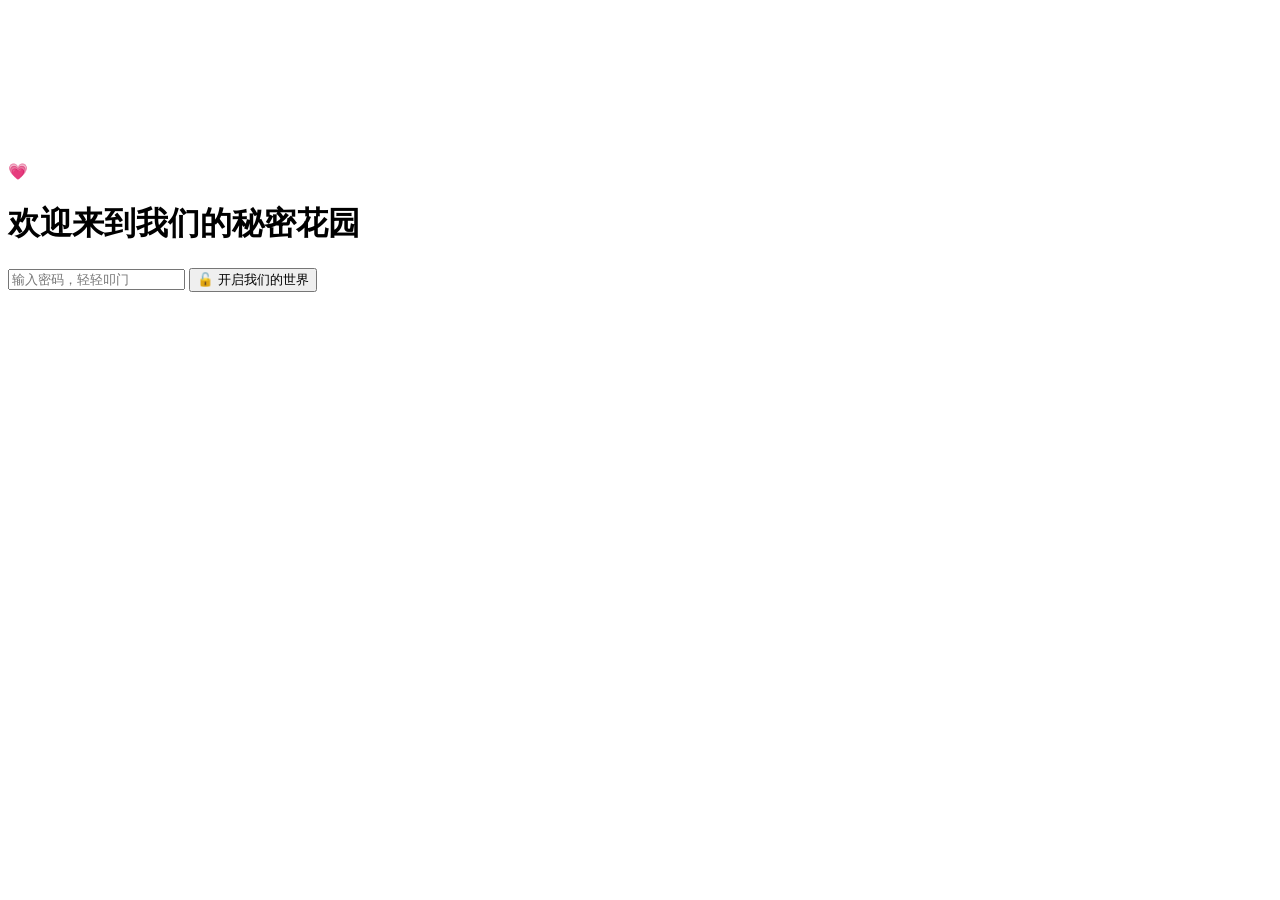
==== index.html @ 44a488ba "init: 情侣网站完整源码(7页面+构建脚本+部署配置)" ====
<!DOCTYPE html>
<html lang="zh-CN">
<head>
  <meta charset="UTF-8">
  <meta name="viewport" content="width=device-width, initial-scale=1.0">
  <title>我们的网站 · 解锁</title>
  <meta name="description" content="一份用心准备的小惊喜">
  <link rel="icon" href="data:image/svg+xml,%3Csvg xmlns='http://www.w3.org/2000/svg' viewBox='0 0 24 24'%3E%3Cpath fill='%23f06292' d='M12 21s-6.7-4.35-9.33-8.11C.9 10.2 1.6 6.5 4.5 5.3c2.5-1.04 5.05.03 6.5 2.17 1.45-2.14 4-3.21 6.5-2.17 2.9 1.2 3.6 4.9 1.83 7.59C18.7 16.65 12 21 12 21z'/%3E%3C/svg%3E">
  <meta property="og:title" content="我们的网站 · 解锁">
  <meta property="og:description" content="一份用心准备的小惊喜">
  <meta property="og:type" content="website">
  <meta name="theme-color" content="#f06292">
  <link rel="stylesheet" href="assets/css/style.css">
  <script src="assets/js/config.js"></script>
</head>
<body class="unlock-body">
  <canvas id="petalCanvas"></canvas>

  <div class="unlock-card glass" id="unlockCard">
    <span class="big-heart">💗</span>
    <h1 id="unlockTitle">欢迎来到我们的秘密花园</h1>
    <p class="sub" id="unlockSub"></p>
    <input type="password" id="pwInput" placeholder="输入密码，轻轻叩门" autocomplete="off" maxlength="20">
    <button class="btn" id="unlockBtn">🔓 开启我们的世界</button>
    <div class="hint" id="pwHint"></div>
  </div>

  <script>
    (function () {
      var pw = CONFIG.password || "";
      var input = document.getElementById("pwInput");
      var btn = document.getElementById("unlockBtn");
      var card = document.getElementById("unlockCard");
      var sub = document.getElementById("unlockSub");
      var hint = document.getElementById("pwHint");

      sub.textContent = "这里是 " + CONFIG.names.boy + " ♥ " + CONFIG.names.girl + " 的小世界";

      function goIn() {
        sessionStorage.setItem("love-unlocked", "1");
        location.href = "home.html";
      }

      function fail() {
        card.classList.remove("shake");
        void card.offsetWidth; // 重启动画
        card.classList.add("shake");
        input.value = "";
        input.focus();
        window.toast && window.toast("密码不对哦，再想想？");
      }

      // 未设置密码: 直接进入
      if (!pw) {
        input.style.display = "none";
        btn.textContent = "💗 进入我们的世界";
        hint.textContent = "（当前未设密码，点按钮直接进入）";
      } else {
        hint.textContent = "悄悄话：这个密码，只有你们俩知道 😉";
      }

      function submit() {
        if (!pw) { goIn(); return; }
        if (input.value === pw) goIn();
        else fail();
      }

      // 已解锁过则直接进
      if (sessionStorage.getItem("love-unlocked") === "1") {
        location.replace("home.html");
        return;
      }

      btn.addEventListener("click", submit);
      input.addEventListener("keydown", function (e) {
        if (e.key === "Enter") submit();
      });
    })();
  </script>

  <script src="assets/js/main.js"></script>
</body>
</html>
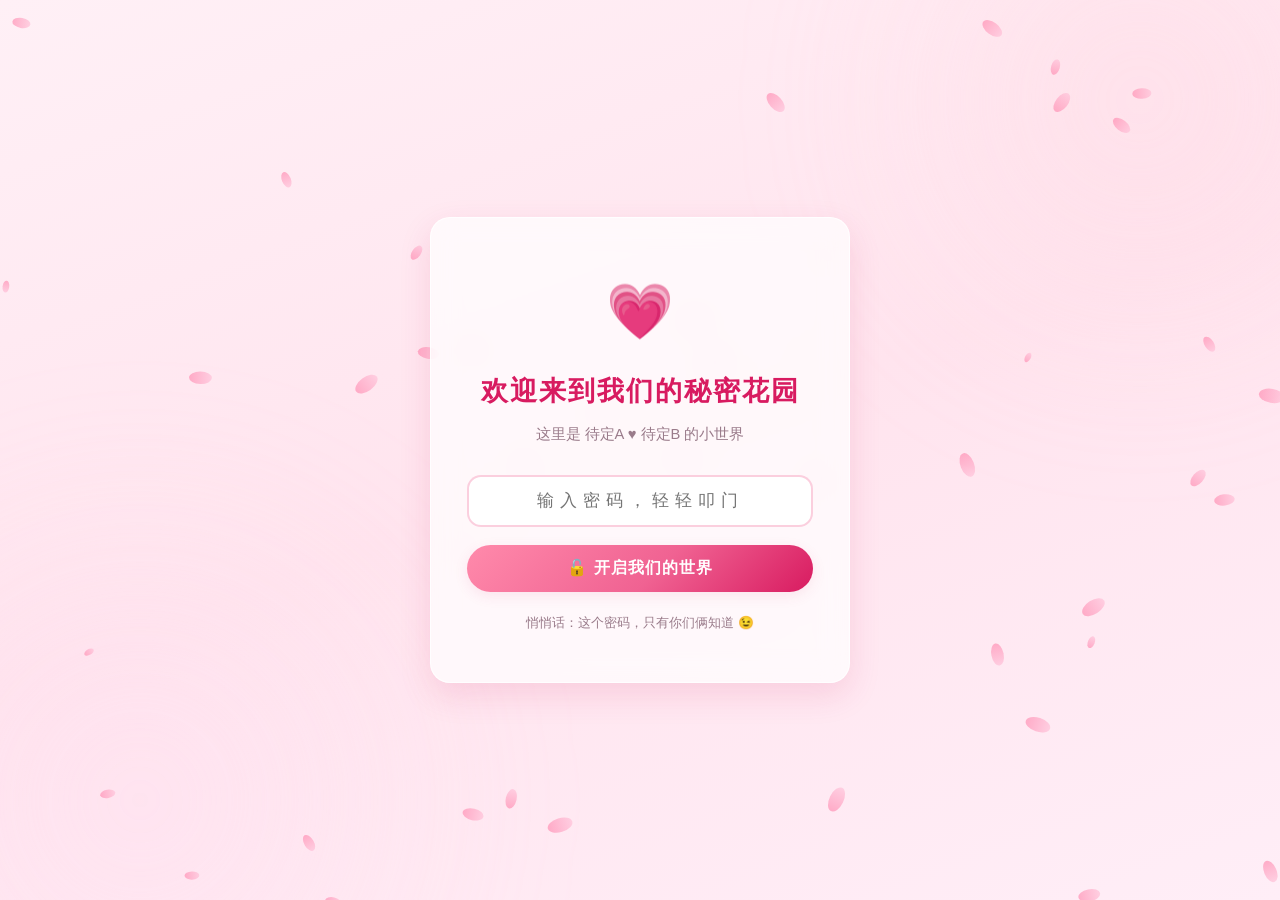
==== commit 712dd445: "feat: 管理员后台 + 服务器端数据存储（留言/情书/照片跨设备共享） - 新增 PHP 后端: lib/store.php(JSON 原子读写/会话/CSRF/限流) + lib/content" ====
--- a/index.html
+++ b/index.html
@@ -11,6 +11,7 @@
   <meta property="og:type" content="website">
   <meta name="theme-color" content="#f06292">
   <link rel="stylesheet" href="assets/css/style.css">
+  <script src="api/config.php"></script>
   <script src="assets/js/config.js"></script>
 </head>
 <body class="unlock-body">
--- a/assets/css/style.css
+++ b/assets/css/style.css
@@ -0,0 +1,1358 @@
+/* ============================================================
+   情侣网站 · 全局样式
+   主题: 粉樱浪漫 · 玻璃拟态 · 零依赖
+   ============================================================ */
+
+:root {
+  --rose:        #f06292;   /* 主色: 玫瑰粉 */
+  --rose-deep:   #d81b60;   /* 深玫红 */
+  --rose-soft:   #f8bbd0;   /* 浅粉 */
+  --peach:       #ffab91;   /* 蜜桃橙 */
+  --lavender:    #b39ddb;   /* 淡紫 */
+  --gold:        #f9a825;   /* 暖金 */
+  --bg:          #fff6f9;   /* 页面底色 */
+  --card:        rgba(255, 255, 255, 0.72);
+  --glass-border:rgba(255, 255, 255, 0.85);
+  --ink:         #5c4150;   /* 主文字 */
+  --ink-soft:    #9a7b8a;   /* 次要文字 */
+  --shadow:      0 12px 32px rgba(214, 51, 108, 0.14);
+  --shadow-sm:   0 4px 14px rgba(214, 51, 108, 0.10);
+  --radius:      20px;
+  --grad:        linear-gradient(135deg, #ff9a9e 0%, #fecfef 55%, #fbd2e0 100%);
+  --grad-btn:    linear-gradient(135deg, #ff8aab 0%, #f06292 55%, #d81b60 100%);
+  --font:        "PingFang SC", "Hiragino Sans GB", "Microsoft YaHei",
+                 "Noto Sans SC", "Source Han Sans SC", sans-serif;
+}
+
+/* ---------- 基础 ---------- */
+* { margin: 0; padding: 0; box-sizing: border-box; }
+
+html { scroll-behavior: smooth; }
+
+body {
+  font-family: var(--font);
+  color: var(--ink);
+  background: var(--bg);
+  min-height: 100vh;
+  overflow-x: hidden;
+  line-height: 1.7;
+  -webkit-font-smoothing: antialiased;
+  animation: pageIn 0.6s ease;
+}
+@keyframes pageIn {
+  from { opacity: 0; }
+  to   { opacity: 1; }
+}
+
+/* 背景装饰: 柔光渐变圆 */
+body::before, body::after {
+  content: "";
+  position: fixed;
+  z-index: -2;
+  border-radius: 50%;
+  filter: blur(90px);
+  opacity: 0.55;
+  pointer-events: none;
+}
+body::before {
+  width: 560px; height: 560px;
+  top: -180px; right: -140px;
+  background: radial-gradient(circle, #ffd9e3 0%, transparent 70%);
+}
+body::after {
+  width: 640px; height: 640px;
+  bottom: -220px; left: -180px;
+  background: radial-gradient(circle, #ffe0f0 0%, transparent 70%);
+}
+
+/* 背景飘心画布 */
+#heartsCanvas {
+  position: fixed;
+  inset: 0;
+  z-index: -1;
+  pointer-events: none;
+}
+
+/* 光标跟随爱心画布(在内容之上、弹窗之下) */
+#cursorCanvas {
+  position: fixed;
+  inset: 0;
+  z-index: 1;
+  pointer-events: none;
+}
+
+::selection { background: var(--rose-soft); color: var(--rose-deep); }
+
+/* 滚动条 */
+::-webkit-scrollbar { width: 10px; }
+::-webkit-scrollbar-track { background: transparent; }
+::-webkit-scrollbar-thumb {
+  background: linear-gradient(var(--rose-soft), var(--rose));
+  border-radius: 6px;
+}
+
+img { max-width: 100%; display: block; }
+a { color: inherit; text-decoration: none; }
+button { font-family: inherit; cursor: pointer; border: none; background: none; }
+
+/* ---------- 工具类 ---------- */
+.container {
+  width: min(1120px, 92vw);
+  margin: 0 auto;
+}
+
+.glass {
+  background: var(--card);
+  border: 1px solid var(--glass-border);
+  backdrop-filter: blur(14px);
+  -webkit-backdrop-filter: blur(14px);
+  border-radius: var(--radius);
+  box-shadow: var(--shadow);
+}
+
+.btn {
+  display: inline-flex;
+  align-items: center;
+  gap: 8px;
+  padding: 13px 30px;
+  border-radius: 999px;
+  background: var(--grad-btn);
+  color: #fff;
+  font-size: 1rem;
+  font-weight: 600;
+  letter-spacing: 1px;
+  box-shadow: var(--shadow-sm);
+  transition: transform 0.25s ease, box-shadow 0.25s ease;
+}
+.btn:hover { transform: translateY(-3px) scale(1.03); box-shadow: var(--shadow); }
+.btn:active { transform: translateY(-1px) scale(0.98); }
+
+.btn-ghost {
+  background: transparent;
+  color: var(--rose-deep);
+  border: 2px solid var(--rose);
+}
+.btn-ghost:hover { background: rgba(240, 98, 146, 0.08); }
+
+.section {
+  padding: 76px 0 60px;
+}
+.section-title {
+  text-align: center;
+  margin-bottom: 44px;
+}
+.section-title h2 {
+  font-size: clamp(1.7rem, 4vw, 2.4rem);
+  color: var(--rose-deep);
+  letter-spacing: 2px;
+  position: relative;
+  display: inline-block;
+}
+.section-title h2::after {
+  content: "";
+  display: block;
+  width: 64px; height: 4px;
+  margin: 12px auto 0;
+  border-radius: 4px;
+  background: var(--grad-btn);
+}
+.section-title p {
+  margin-top: 10px;
+  color: var(--ink-soft);
+  font-size: 0.95rem;
+}
+
+/* 滚动浮现动画 */
+.reveal {
+  opacity: 0;
+  transform: translateY(28px);
+  transition: opacity 0.7s ease, transform 0.7s ease;
+}
+.reveal.visible { opacity: 1; transform: none; }
+
+/* ---------- 导航栏 ---------- */
+#nav {
+  position: fixed;
+  top: 0; left: 0; right: 0;
+  z-index: 100;
+  backdrop-filter: blur(16px);
+  -webkit-backdrop-filter: blur(16px);
+  background: rgba(255, 246, 249, 0.72);
+  border-bottom: 1px solid rgba(255, 255, 255, 0.7);
+  transition: box-shadow 0.3s ease;
+}
+#nav.scrolled { box-shadow: 0 6px 24px rgba(214, 51, 108, 0.12); }
+
+.nav-inner {
+  width: min(1120px, 94vw);
+  margin: 0 auto;
+  height: 62px;
+  display: flex;
+  align-items: center;
+  justify-content: space-between;
+}
+
+.brand {
+  display: flex;
+  align-items: center;
+  gap: 8px;
+  font-weight: 700;
+  font-size: 1.12rem;
+  color: var(--rose-deep);
+}
+.brand .heart {
+  display: inline-block;
+  color: var(--rose);
+  animation: heartbeat 1.4s ease-in-out infinite;
+  font-size: 1.2rem;
+}
+@keyframes heartbeat {
+  0%, 100% { transform: scale(1); }
+  12%      { transform: scale(1.22); }
+  24%      { transform: scale(1); }
+  36%      { transform: scale(1.18); }
+  48%      { transform: scale(1); }
+}
+
+.nav-links {
+  display: flex;
+  align-items: center;
+  gap: 4px;
+  list-style: none;
+}
+.nav-links a {
+  display: block;
+  padding: 8px 14px;
+  border-radius: 999px;
+  font-size: 0.94rem;
+  color: var(--ink);
+  transition: all 0.25s ease;
+}
+.nav-links a:hover { color: var(--rose-deep); background: rgba(240, 98, 146, 0.10); }
+.nav-links a.active {
+  color: #fff;
+  background: var(--grad-btn);
+  box-shadow: var(--shadow-sm);
+}
+
+/* 汉堡菜单(移动端) */
+#navToggle {
+  display: none;
+  width: 42px; height: 42px;
+  border-radius: 12px;
+  font-size: 1.4rem;
+  color: var(--rose-deep);
+  background: rgba(255, 255, 255, 0.8);
+  box-shadow: var(--shadow-sm);
+}
+
+/* ---------- 顶部主区(首页 Hero) ---------- */
+.hero {
+  min-height: 100vh;
+  display: flex;
+  align-items: center;
+  justify-content: center;
+  text-align: center;
+  padding: 110px 0 70px;
+  position: relative;
+}
+.hero-inner { max-width: 760px; }
+
+.hero .names {
+  font-size: clamp(2.4rem, 7vw, 4.2rem);
+  font-weight: 800;
+  letter-spacing: 4px;
+  background: var(--grad-btn);
+  -webkit-background-clip: text;
+  background-clip: text;
+  color: transparent;
+  line-height: 1.25;
+  text-shadow: 0 0 0 rgba(0,0,0,0);
+  filter: drop-shadow(0 4px 14px rgba(216, 27, 96, 0.25));
+}
+.hero-greeting {
+  display: inline-block;
+  margin-bottom: 18px;
+  font-size: 0.95rem;
+  color: var(--rose-deep);
+  background: rgba(255, 255, 255, 0.65);
+  padding: 6px 20px;
+  border-radius: 999px;
+  box-shadow: var(--shadow-sm);
+  letter-spacing: 1px;
+}
+.hero .names .amp {
+  margin: 0 0.3em;
+  background: none;
+  color: var(--rose);
+  -webkit-text-fill-color: var(--rose);
+  animation: heartbeat 1.4s ease-in-out infinite;
+  display: inline-block;
+}
+
+.hero .slogan {
+  margin: 26px auto 14px;
+  font-size: clamp(1.05rem, 2.6vw, 1.35rem);
+  color: var(--ink-soft);
+  max-width: 620px;
+  min-height: 2.4em;
+}
+
+/* 情话轮播 */
+.rotator {
+  margin: 18px auto 34px;
+  min-height: 3.2em;
+  display: flex;
+  align-items: center;
+  justify-content: center;
+}
+.rotator .msg {
+  font-size: clamp(1.1rem, 3vw, 1.5rem);
+  color: var(--rose-deep);
+  font-weight: 600;
+  padding: 14px 26px;
+  border-radius: 999px;
+  background: rgba(255, 255, 255, 0.75);
+  box-shadow: var(--shadow-sm);
+  opacity: 0;
+  transform: translateY(14px);
+  transition: opacity 0.6s ease, transform 0.6s ease;
+}
+.rotator .msg.show { opacity: 1; transform: none; }
+
+.hero-btns { display: flex; gap: 16px; justify-content: center; flex-wrap: wrap; }
+
+/* 今日特殊日庆祝横幅 */
+.today-banner {
+  display: flex;
+  align-items: center;
+  justify-content: center;
+  gap: 6px;
+  flex-wrap: wrap;
+  margin: 34px auto 0;
+  max-width: 580px;
+  padding: 15px 28px;
+  border-radius: 999px;
+  background: linear-gradient(135deg, #ffe3ec, #ffd0de);
+  border: 2px solid rgba(216, 27, 96, 0.25);
+  color: var(--rose-deep);
+  font-size: 1.06rem;
+  font-weight: 600;
+  box-shadow: var(--shadow);
+  animation: bannerPulse 2s ease-in-out infinite;
+}
+@keyframes bannerPulse {
+  0%, 100% { box-shadow: 0 0 0 0 rgba(240, 98, 146, 0.35); }
+  50%      { box-shadow: 0 0 0 14px rgba(240, 98, 146, 0); }
+}
+
+/* 大数字计时器 */
+.stat-band {
+  padding: 16px 0;
+}
+.stat-grid {
+  display: grid;
+  grid-template-columns: repeat(4, 1fr);
+  gap: 18px;
+}
+.stat-card {
+  text-align: center;
+  padding: 26px 12px;
+  border-radius: var(--radius);
+}
+.stat-card .num {
+  font-size: clamp(2rem, 5vw, 3.2rem);
+  font-weight: 800;
+  color: var(--rose-deep);
+  font-variant-numeric: tabular-nums;
+  line-height: 1.1;
+}
+.stat-card .label {
+  margin-top: 6px;
+  color: var(--ink-soft);
+  font-size: 0.9rem;
+  letter-spacing: 3px;
+}
+.stat-band .hint {
+  text-align: center;
+  margin-top: 16px;
+  color: var(--ink-soft);
+  font-size: 0.92rem;
+}
+
+/* 首页卡片区 */
+.card-grid {
+  display: grid;
+  grid-template-columns: repeat(3, 1fr);
+  gap: 22px;
+}
+.feature-card {
+  padding: 30px 26px;
+  border-radius: var(--radius);
+  transition: transform 0.3s ease, box-shadow 0.3s ease;
+}
+.feature-card:hover { transform: translateY(-6px); box-shadow: var(--shadow); }
+.feature-card .icon { font-size: 2.4rem; margin-bottom: 12px; }
+.feature-card h3 { font-size: 1.15rem; color: var(--rose-deep); margin-bottom: 8px; }
+.feature-card p { color: var(--ink-soft); font-size: 0.92rem; }
+.feature-card .link {
+  display: inline-block;
+  margin-top: 14px;
+  color: var(--rose);
+  font-weight: 600;
+  font-size: 0.9rem;
+}
+.feature-card .link:hover { color: var(--rose-deep); }
+
+/* ---------- 相册页 ---------- */
+.gallery-toolbar {
+  text-align: center;
+  margin-bottom: 20px;
+}
+.photo .photo-del {
+  position: absolute;
+  top: 10px; right: 10px;
+  z-index: 2;
+  width: 30px; height: 30px;
+  border-radius: 50%;
+  background: rgba(60, 20, 40, 0.65);
+  color: #fff;
+  font-size: 0.85rem;
+  display: flex;
+  align-items: center;
+  justify-content: center;
+  opacity: 0;
+  transition: opacity 0.25s ease, background 0.25s ease;
+}
+.photo:hover .photo-del { opacity: 1; }
+.photo .photo-del:hover { background: #c62828; }
+.lb-idx {
+  color: #ffd54f;
+  font-weight: 700;
+  margin-right: 8px;
+  font-variant-numeric: tabular-nums;
+}
+.filter-bar {
+  display: flex;
+  justify-content: center;
+  gap: 10px;
+  flex-wrap: wrap;
+  margin-bottom: 34px;
+}
+.chip {
+  padding: 9px 22px;
+  border-radius: 999px;
+  font-size: 0.92rem;
+  color: var(--ink-soft);
+  background: rgba(255, 255, 255, 0.75);
+  box-shadow: var(--shadow-sm);
+  transition: all 0.25s ease;
+}
+.chip:hover { color: var(--rose-deep); }
+.chip.active {
+  background: var(--grad-btn);
+  color: #fff;
+  box-shadow: var(--shadow);
+}
+
+.masonry {
+  columns: 3;
+  column-gap: 18px;
+}
+.photo {
+  break-inside: avoid;
+  margin-bottom: 18px;
+  border-radius: 18px;
+  overflow: hidden;
+  position: relative;
+  cursor: pointer;
+  box-shadow: var(--shadow-sm);
+  transition: transform 0.3s ease, box-shadow 0.3s ease;
+}
+.photo:hover { transform: translateY(-5px) scale(1.01); box-shadow: var(--shadow); }
+.photo img { width: 100%; }
+.photo .cap {
+  position: absolute;
+  left: 0; right: 0; bottom: 0;
+  padding: 30px 16px 12px;
+  background: linear-gradient(transparent, rgba(60, 20, 40, 0.72));
+  color: #fff;
+  font-size: 0.9rem;
+  opacity: 0;
+  transition: opacity 0.3s ease;
+}
+.photo:hover .cap { opacity: 1; }
+
+/* 灯箱 */
+#lightbox {
+  position: fixed;
+  inset: 0;
+  z-index: 200;
+  display: none;
+  align-items: center;
+  justify-content: center;
+  background: rgba(40, 12, 26, 0.88);
+  backdrop-filter: blur(10px);
+}
+#lightbox.open { display: flex; }
+#lightbox img {
+  max-width: min(88vw, 1000px);
+  max-height: 78vh;
+  border-radius: 16px;
+  box-shadow: 0 20px 60px rgba(0,0,0,0.5);
+  animation: zoomIn 0.3s ease;
+}
+@keyframes zoomIn {
+  from { transform: scale(0.92); opacity: 0; }
+  to   { transform: scale(1);   opacity: 1; }
+}
+.lb-caption {
+  position: absolute;
+  bottom: 26px;
+  left: 50%;
+  transform: translateX(-50%);
+  color: #fff;
+  font-size: 1rem;
+  background: rgba(0,0,0,0.35);
+  padding: 8px 20px;
+  border-radius: 999px;
+  max-width: 80vw;
+  text-align: center;
+}
+.lb-btn {
+  position: absolute;
+  top: 50%;
+  transform: translateY(-50%);
+  width: 52px; height: 52px;
+  border-radius: 50%;
+  background: rgba(255,255,255,0.14);
+  color: #fff;
+  font-size: 1.6rem;
+  display: flex;
+  align-items: center;
+  justify-content: center;
+  transition: background 0.25s ease;
+}
+.lb-btn:hover { background: rgba(240, 98, 146, 0.7); }
+#lbPrev  { left: 18px; }
+#lbNext  { right: 18px; }
+#lbClose {
+  position: absolute;
+  top: 18px; right: 18px;
+  transform: none;
+  font-size: 1.2rem;
+}
+
+/* ---------- 时光轴 ---------- */
+.timeline {
+  position: relative;
+  max-width: 860px;
+  margin: 0 auto;
+  padding: 10px 0;
+}
+.timeline::before {
+  content: "";
+  position: absolute;
+  left: 50%;
+  top: 0; bottom: 0;
+  width: 3px;
+  transform: translateX(-50%);
+  background: linear-gradient(var(--rose-soft), var(--rose), var(--lavender));
+  border-radius: 3px;
+}
+.tl-item {
+  position: relative;
+  width: 50%;
+  padding: 0 44px 40px;
+}
+.tl-item.tl-left  { left: 0;   text-align: right; }
+.tl-item.tl-right { left: 50%; text-align: left; }
+.tl-item .dot {
+  position: absolute;
+  top: 6px;
+  width: 18px; height: 18px;
+  border-radius: 50%;
+  background: var(--grad-btn);
+  border: 4px solid #fff;
+  box-shadow: 0 0 0 3px var(--rose-soft), var(--shadow-sm);
+}
+.tl-item.tl-left  .dot { right: -9px; }
+.tl-item.tl-right .dot { left: -9px; }
+.tl-card {
+  display: inline-block;
+  padding: 20px 24px;
+  border-radius: 16px;
+  text-align: left;
+  max-width: 100%;
+  transition: transform 0.3s ease, box-shadow 0.3s ease;
+}
+.tl-card:hover { transform: translateY(-4px); box-shadow: var(--shadow); }
+.tl-date {
+  display: inline-block;
+  font-size: 0.82rem;
+  color: var(--rose-deep);
+  background: rgba(240, 98, 146, 0.12);
+  padding: 3px 12px;
+  border-radius: 999px;
+  font-weight: 600;
+  margin-bottom: 8px;
+}
+.tl-card h3 { font-size: 1.05rem; margin-bottom: 6px; color: var(--ink); }
+.tl-card .tl-icon { font-size: 1.6rem; margin-bottom: 4px; }
+.tl-card p { color: var(--ink-soft); font-size: 0.9rem; }
+
+/* 未来事件(即将到来) */
+.tl-item.tl-future .tl-card {
+  border: 2px dashed rgba(240, 98, 146, 0.45);
+  background: rgba(255, 248, 251, 0.75);
+}
+.tl-item.tl-future .tl-date {
+  background: rgba(249, 168, 37, 0.16);
+  color: #b26a00;
+}
+.tl-item.tl-future .dot {
+  background: linear-gradient(135deg, #f9a825, #f06292);
+}
+
+/* ---------- 纪念日页 ---------- */
+.anniv-grid {
+  display: grid;
+  grid-template-columns: repeat(auto-fill, minmax(300px, 1fr));
+  gap: 22px;
+}
+.anniv-card {
+  padding: 30px 26px;
+  text-align: center;
+  border-radius: var(--radius);
+  transition: transform 0.3s ease, box-shadow 0.3s ease;
+  position: relative;
+  overflow: hidden;
+}
+.anniv-card::before {
+  content: "";
+  position: absolute;
+  top: -40px; right: -40px;
+  width: 120px; height: 120px;
+  border-radius: 50%;
+  background: radial-gradient(circle, rgba(240,98,146,0.16), transparent 70%);
+}
+.anniv-card:hover { transform: translateY(-6px); box-shadow: var(--shadow); }
+.anniv-card .icon { font-size: 2.2rem; }
+.anniv-card h3 { margin: 8px 0 4px; color: var(--rose-deep); font-size: 1.15rem; }
+.anniv-card .date { color: var(--ink-soft); font-size: 0.85rem; }
+
+/* 农历生日徽标 */
+.lunar-badge {
+  display: inline-block;
+  font-size: 0.7rem;
+  color: var(--rose-deep);
+  background: rgba(240, 98, 146, 0.12);
+  border: 1px solid rgba(240, 98, 146, 0.35);
+  padding: 1px 8px;
+  border-radius: 999px;
+  margin-right: 4px;
+  vertical-align: 1px;
+}
+.anniv-card .date .lunar-solar { color: var(--rose); font-weight: 600; }
+.anniv-card .count {
+  margin-top: 14px;
+  font-size: clamp(1.5rem, 4vw, 2.1rem);
+  font-weight: 800;
+  color: var(--rose);
+  font-variant-numeric: tabular-nums;
+}
+.anniv-card .count small { font-size: 0.9rem; font-weight: 600; }
+.anniv-card .count b { font-size: 1.15em; }
+.anniv-card .count .hms {
+  font-size: 0.62em;
+  font-weight: 600;
+  color: var(--ink-soft);
+  letter-spacing: 1px;
+  font-variant-numeric: tabular-nums;
+}
+.big-num {
+  text-align: center;
+  padding: 44px 24px;
+  margin-bottom: 40px;
+  border-radius: var(--radius);
+  position: relative;
+  overflow: hidden;
+}
+.big-num .num {
+  font-size: clamp(3.4rem, 10vw, 6rem);
+  font-weight: 800;
+  background: var(--grad-btn);
+  -webkit-background-clip: text;
+  background-clip: text;
+  color: transparent;
+  line-height: 1.1;
+}
+.big-num .txt { margin-top: 8px; color: var(--ink-soft); letter-spacing: 4px; }
+
+/* 下一个纪念日横幅 */
+.next-anniv {
+  max-width: 700px;
+  margin: 0 auto 30px;
+  padding: 18px 26px;
+  text-align: center;
+  font-size: 1.05rem;
+  border-radius: 999px;
+  background: linear-gradient(135deg, rgba(255, 138, 171, 0.18), rgba(240, 98, 146, 0.10));
+}
+.next-anniv b { color: var(--rose-deep); }
+.next-anniv .n-icon { font-size: 1.2rem; }
+
+/* ---------- 情书页 ---------- */
+.letter-grid {
+  display: grid;
+  grid-template-columns: repeat(auto-fill, minmax(300px, 1fr));
+  gap: 24px;
+}
+.envelope {
+  perspective: 1000px;
+  cursor: pointer;
+  min-height: 300px;
+}
+.env-inner {
+  position: relative;
+  width: 100%;
+  min-height: 300px;
+  transform-style: preserve-3d;
+  transition: transform 0.7s cubic-bezier(0.4, 0.2, 0.2, 1);
+}
+.envelope.open .env-inner { transform: rotateY(180deg); }
+.env-face {
+  position: absolute;
+  inset: 0;
+  backface-visibility: hidden;
+  -webkit-backface-visibility: hidden;
+  border-radius: var(--radius);
+  display: flex;
+  flex-direction: column;
+  align-items: center;
+  justify-content: center;
+  padding: 28px;
+  text-align: center;
+}
+.env-front {
+  background: linear-gradient(150deg, #fff0f5 0%, #ffe3ee 100%);
+  border: 1px solid rgba(255,255,255,0.9);
+  box-shadow: var(--shadow);
+}
+.env-front .seal {
+  width: 62px; height: 62px;
+  border-radius: 50%;
+  background: var(--grad-btn);
+  display: flex;
+  align-items: center;
+  justify-content: center;
+  color: #fff;
+  font-size: 1.5rem;
+  box-shadow: var(--shadow-sm);
+  margin-bottom: 14px;
+}
+.env-front h3 { color: var(--rose-deep); font-size: 1.15rem; }
+.env-front .hint { color: var(--ink-soft); font-size: 0.82rem; margin-top: 8px; }
+.env-back {
+  background: linear-gradient(160deg, #fff 0%, #fff7fa 100%);
+  border: 1px solid rgba(240,98,146,0.18);
+  transform: rotateY(180deg);
+  box-shadow: var(--shadow);
+  align-items: flex-start;
+  justify-content: flex-start;
+  text-align: left;
+  overflow-y: auto;
+}
+.env-back .letter-date { color: var(--ink-soft); font-size: 0.8rem; }
+.env-back h4 { color: var(--rose-deep); margin: 6px 0 10px; }
+.env-back .letter-body {
+  color: var(--ink);
+  font-size: 0.92rem;
+  white-space: pre-line;
+  max-height: 180px;
+  overflow-y: auto;
+  padding-right: 6px;
+}
+.env-back .sign { margin-top: 14px; text-align: right; color: var(--rose-deep); font-weight: 600; }
+
+/* 手写情书徽标 & 删除 */
+.env-front { position: relative; }
+.env-badge {
+  position: absolute;
+  top: 14px; right: 14px;
+  font-size: 0.72rem;
+  padding: 3px 10px;
+  border-radius: 999px;
+  background: var(--grad-btn);
+  color: #fff;
+  box-shadow: var(--shadow-sm);
+}
+.env-del {
+  margin-top: 14px;
+  font-size: 0.78rem;
+  color: #c62828;
+  background: rgba(229, 57, 53, 0.08);
+  padding: 6px 14px;
+  border-radius: 999px;
+  transition: background 0.25s ease;
+}
+.env-del:hover { background: rgba(229, 57, 53, 0.18); }
+
+/* 许愿瓶 */
+.wish-grid {
+  display: grid;
+  grid-template-columns: repeat(auto-fill, minmax(150px, 1fr));
+  gap: 16px;
+  margin-top: 20px;
+}
+.wish {
+  text-align: center;
+  padding: 18px 12px;
+  border-radius: 16px;
+  cursor: pointer;
+  transition: transform 0.3s ease, box-shadow 0.3s ease;
+}
+.wish:hover { transform: translateY(-5px) rotate(-2deg); box-shadow: var(--shadow); }
+.wish .bottle { font-size: 2.2rem; display: block; }
+.wish .w-title { margin-top: 6px; color: var(--ink); font-size: 0.88rem; }
+.wish .w-text {
+  color: var(--rose-deep);
+  font-size: 0.8rem;
+  margin-top: 4px;
+  opacity: 0;
+  max-height: 0;
+  overflow: hidden;
+  transition: all 0.4s ease;
+}
+.wish.open .w-text { opacity: 1; max-height: 120px; }
+
+/* ---------- 写情书弹窗 & 通用输入 ---------- */
+.modal {
+  position: fixed;
+  inset: 0;
+  z-index: 250;
+  display: none;
+  align-items: center;
+  justify-content: center;
+  background: rgba(60, 20, 40, 0.45);
+  backdrop-filter: blur(6px);
+  -webkit-backdrop-filter: blur(6px);
+  padding: 20px;
+}
+.modal.open { display: flex; }
+.modal-card {
+  width: min(480px, 94vw);
+  padding: 32px 30px;
+  border-radius: 22px;
+  animation: zoomIn 0.3s ease;
+}
+.modal-card h3 { color: var(--rose-deep); font-size: 1.3rem; margin-bottom: 6px; }
+.modal-card .modal-sub { color: var(--ink-soft); font-size: 0.82rem; margin-bottom: 18px; }
+.modal-card .field { width: 100%; margin-bottom: 12px; }
+.modal-btns {
+  display: flex;
+  gap: 12px;
+  margin-top: 16px;
+}
+.modal-btns .btn { flex: 1; justify-content: center; }
+
+.field {
+  width: 100%;
+  padding: 12px 16px;
+  border-radius: 14px;
+  border: 2px solid rgba(240, 98, 146, 0.3);
+  background: rgba(255, 255, 255, 0.92);
+  font-size: 0.98rem;
+  color: var(--ink);
+  outline: none;
+  transition: border-color 0.3s ease;
+  font-family: inherit;
+  resize: vertical;
+}
+.field:focus { border-color: var(--rose); }
+.field::placeholder { color: #c9a8b6; }
+
+/* ---------- 悄悄话留言板 ---------- */
+.board {
+  max-width: 680px;
+  margin: 0 auto;
+  padding: 26px;
+}
+.board-input {
+  display: flex;
+  gap: 10px;
+  margin-bottom: 20px;
+}
+.board-input #msgName { flex: 0 0 140px; }
+.board-input #msgText { flex: 1; }
+.board-input .btn { flex-shrink: 0; padding: 12px 26px; }
+.board-empty {
+  text-align: center;
+  color: var(--ink-soft);
+  padding: 22px 0;
+  font-size: 0.92rem;
+}
+.msg-item {
+  display: flex;
+  align-items: center;
+  justify-content: space-between;
+  gap: 10px;
+  padding: 12px 16px;
+  border-radius: 14px;
+  background: rgba(255, 255, 255, 0.72);
+  border: 1px solid rgba(240, 98, 146, 0.12);
+  margin-bottom: 10px;
+  transition: transform 0.25s ease, box-shadow 0.25s ease;
+}
+.msg-item:hover { transform: translateX(4px); box-shadow: var(--shadow-sm); }
+.msg-main b { color: var(--rose-deep); margin-right: 6px; }
+.msg-text { color: var(--ink); font-size: 0.95rem; }
+.msg-side { display: flex; align-items: center; gap: 8px; flex-shrink: 0; }
+.msg-time { color: var(--ink-soft); font-size: 0.76rem; font-variant-numeric: tabular-nums; }
+.msg-del {
+  width: 24px; height: 24px;
+  border-radius: 50%;
+  color: #c9a8b6;
+  font-size: 0.8rem;
+  display: flex;
+  align-items: center;
+  justify-content: center;
+  transition: all 0.25s ease;
+}
+.msg-del:hover { background: rgba(229, 57, 53, 0.12); color: #c62828; }
+
+@media (max-width: 640px) {
+  .board-input { flex-wrap: wrap; }
+  .board-input #msgName { flex: 1 1 100%; }
+  .board-input .btn { width: 100%; }
+}
+
+/* ---------- 小游戏页 ---------- */
+.quiz-box {
+  max-width: 640px;
+  margin: 0 auto;
+  padding: 36px 30px;
+  text-align: center;
+}
+.quiz-progress {
+  height: 10px;
+  border-radius: 999px;
+  background: rgba(240, 98, 146, 0.14);
+  overflow: hidden;
+  margin-bottom: 26px;
+}
+.quiz-progress .bar {
+  height: 100%;
+  width: 0%;
+  border-radius: 999px;
+  background: var(--grad-btn);
+  transition: width 0.5s ease;
+}
+.quiz-ques { font-size: 1.3rem; font-weight: 700; color: var(--ink); margin-bottom: 22px; min-height: 3em; }
+.quiz-opts { display: grid; gap: 12px; }
+.quiz-opt {
+  padding: 14px 20px;
+  border-radius: 14px;
+  border: 2px solid rgba(240, 98, 146, 0.25);
+  background: rgba(255,255,255,0.85);
+  font-size: 1rem;
+  color: var(--ink);
+  text-align: left;
+  transition: all 0.25s ease;
+}
+.quiz-opt:hover:not(:disabled) {
+  border-color: var(--rose);
+  background: rgba(240, 98, 146, 0.08);
+  transform: translateX(4px);
+}
+.quiz-opt.correct {
+  border-color: #43a047;
+  background: rgba(67, 160, 71, 0.12);
+  color: #2e7d32;
+  font-weight: 700;
+}
+.quiz-opt.wrong {
+  border-color: #e53935;
+  background: rgba(229, 57, 53, 0.10);
+  color: #c62828;
+}
+.quiz-opt:disabled { cursor: default; }
+.quiz-msg { margin-top: 18px; min-height: 1.6em; color: var(--rose-deep); font-weight: 600; }
+.quiz-score {
+  font-size: 2.6rem;
+  font-weight: 800;
+  background: var(--grad-btn);
+  -webkit-background-clip: text;
+  background-clip: text;
+  color: transparent;
+  margin: 10px 0 6px;
+}
+.quiz-verdict { color: var(--ink-soft); margin-bottom: 22px; }
+.quiz-verdict .quiz-record {
+  display: inline-block;
+  margin-top: 8px;
+  color: var(--gold);
+  font-weight: 700;
+  font-size: 0.95rem;
+}
+.quiz-verdict .quiz-best {
+  display: inline-block;
+  margin-top: 6px;
+  color: var(--ink-soft);
+  font-size: 0.85rem;
+}
+
+/* 彩带画布(游戏通关) */
+#confettiCanvas {
+  position: fixed;
+  inset: 0;
+  z-index: 300;
+  pointer-events: none;
+}
+
+/* ---------- 真心话卡片 ---------- */
+.truth-box {
+  max-width: 560px;
+  margin: 0 auto;
+  padding: 34px 28px;
+  text-align: center;
+}
+.truth-card {
+  min-height: 96px;
+  display: flex;
+  align-items: center;
+  justify-content: center;
+  padding: 18px 22px;
+  margin-bottom: 22px;
+  font-size: 1.12rem;
+  font-weight: 600;
+  color: var(--rose-deep);
+  background: linear-gradient(150deg, #fff0f5 0%, #ffe9f1 100%);
+  border: 1px dashed rgba(240, 98, 146, 0.4);
+  border-radius: 18px;
+  line-height: 1.6;
+  transition: transform 0.35s ease;
+}
+.truth-card.flip {
+  animation: cardFlip 0.4s ease;
+}
+@keyframes cardFlip {
+  0%   { transform: rotateX(8deg) scale(0.97); opacity: 0.4; }
+  100% { transform: none; opacity: 1; }
+}
+
+/* ---------- 解锁页 ---------- */
+.unlock-body {
+  min-height: 100vh;
+  display: flex;
+  align-items: center;
+  justify-content: center;
+  position: relative;
+  overflow: hidden;
+  background: linear-gradient(160deg, #fff0f6 0%, #ffe4ee 50%, #ffeef7 100%);
+}
+#petalCanvas {
+  position: absolute;
+  inset: 0;
+  pointer-events: none;
+}
+.unlock-card {
+  position: relative;
+  z-index: 2;
+  width: min(420px, 90vw);
+  padding: 48px 36px;
+  text-align: center;
+}
+.unlock-card .big-heart {
+  font-size: 3.4rem;
+  display: inline-block;
+  animation: heartbeat 1.4s ease-in-out infinite;
+  margin-bottom: 10px;
+}
+.unlock-card h1 {
+  font-size: 1.7rem;
+  color: var(--rose-deep);
+  margin-bottom: 8px;
+  letter-spacing: 2px;
+}
+.unlock-card .sub { color: var(--ink-soft); font-size: 0.92rem; margin-bottom: 28px; }
+.unlock-card input {
+  width: 100%;
+  padding: 14px 18px;
+  border-radius: 14px;
+  border: 2px solid rgba(240, 98, 146, 0.3);
+  background: rgba(255,255,255,0.9);
+  font-size: 1.05rem;
+  text-align: center;
+  letter-spacing: 6px;
+  color: var(--ink);
+  outline: none;
+  transition: border-color 0.3s ease;
+  font-family: inherit;
+}
+.unlock-card input:focus { border-color: var(--rose); }
+.unlock-card .btn { width: 100%; margin-top: 18px; justify-content: center; }
+.unlock-card .hint { margin-top: 20px; color: var(--ink-soft); font-size: 0.8rem; }
+.unlock-card.shake { animation: shake 0.45s ease; }
+@keyframes shake {
+  0%, 100% { transform: translateX(0); }
+  20% { transform: translateX(-12px); }
+  40% { transform: translateX(10px); }
+  60% { transform: translateX(-8px); }
+  80% { transform: translateX(6px); }
+}
+
+/* ---------- 悬浮元素 ---------- */
+#musicBtn {
+  position: fixed;
+  right: 22px; bottom: 22px;
+  z-index: 150;
+  width: 52px; height: 52px;
+  border-radius: 50%;
+  background: var(--grad-btn);
+  color: #fff;
+  font-size: 1.25rem;
+  display: flex;
+  align-items: center;
+  justify-content: center;
+  box-shadow: var(--shadow);
+  transition: transform 0.3s ease;
+}
+#musicBtn:hover { transform: scale(1.1) rotate(8deg); }
+#musicBtn.off { opacity: 0.75; }
+
+#topBtn {
+  position: fixed;
+  right: 24px; bottom: 88px;
+  z-index: 150;
+  width: 44px; height: 44px;
+  border-radius: 50%;
+  background: rgba(255,255,255,0.9);
+  color: var(--rose-deep);
+  font-size: 1.1rem;
+  display: flex;
+  align-items: center;
+  justify-content: center;
+  box-shadow: var(--shadow-sm);
+  opacity: 0;
+  pointer-events: none;
+  transition: opacity 0.3s ease;
+}
+#topBtn.show { opacity: 1; pointer-events: auto; }
+
+/* Toast 提示 */
+#toast {
+  position: fixed;
+  left: 50%;
+  bottom: 110px;
+  transform: translateX(-50%) translateY(20px);
+  z-index: 400;
+  padding: 11px 24px;
+  border-radius: 999px;
+  background: rgba(60, 20, 40, 0.88);
+  color: #fff;
+  font-size: 0.92rem;
+  opacity: 0;
+  pointer-events: none;
+  transition: all 0.35s ease;
+  white-space: nowrap;
+}
+#toast.show { opacity: 1; transform: translateX(-50%) translateY(0); }
+
+/* ---------- 页脚 ---------- */
+footer {
+  margin-top: 60px;
+  padding: 34px 0 30px;
+  text-align: center;
+  color: var(--ink-soft);
+  font-size: 0.88rem;
+  border-top: 1px solid rgba(240, 98, 146, 0.14);
+  background: rgba(255,255,255,0.5);
+}
+footer .foot-heart {
+  display: inline-block;
+  color: var(--rose);
+  animation: heartbeat 1.4s ease-in-out infinite;
+}
+footer .brand-line { margin-bottom: 6px; font-weight: 600; color: var(--ink); }
+
+/* ---------- 主页: 恋爱进度环 + 回忆闪现 ---------- */
+.progress-row {
+  display: grid;
+  grid-template-columns: 1fr 1fr;
+  gap: 18px;
+  max-width: 860px;
+  margin: 0 auto;
+}
+.progress-card {
+  display: flex;
+  flex-direction: column;
+  align-items: center;
+  gap: 14px;
+  padding: 26px 20px;
+  text-align: center;
+}
+.ring-wrap { position: relative; width: 132px; height: 132px; }
+.ring {
+  width: 100%;
+  height: 100%;
+  transform: rotate(-90deg);
+}
+.ring-bg {
+  fill: none;
+  stroke: rgba(240, 98, 146, 0.14);
+  stroke-width: 9;
+}
+.ring-fill {
+  fill: none;
+  stroke: var(--grad-btn);
+  stroke-width: 9;
+  stroke-linecap: round;
+  transition: stroke-dashoffset 0.2s linear;
+}
+.ring-center {
+  position: absolute;
+  inset: 0;
+  display: flex;
+  flex-direction: column;
+  align-items: center;
+  justify-content: center;
+  gap: 2px;
+}
+.ring-pct {
+  font-size: 1.35rem;
+  font-weight: 700;
+  color: var(--rose-deep);
+  font-variant-numeric: tabular-nums;
+}
+.ring-label { font-size: 0.72rem; color: var(--ink-soft); }
+.ring-text {
+  font-size: 0.88rem;
+  color: var(--ink-soft);
+  line-height: 1.5;
+}
+.ring-text b { color: var(--rose-deep); }
+.memory-card {
+  padding: 18px 18px 12px;
+  text-align: center;
+}
+.memory-title { font-weight: 700; color: var(--ink); margin-bottom: 10px; }
+.mem-img {
+  width: 100%;
+  aspect-ratio: 4 / 3;
+  object-fit: cover;
+  border-radius: 14px;
+  opacity: 0;
+  transform: scale(1.03);
+  transition: opacity 0.8s ease, transform 0.8s ease;
+  background: var(--rose-soft);
+}
+.mem-img.mem-in { opacity: 1; transform: scale(1); }
+.memory-cap {
+  margin-top: 8px;
+  font-size: 0.85rem;
+  color: var(--ink-soft);
+  min-height: 1.2em;
+}
+
+/* ---------- 烟花庆祝覆盖层(特殊日) ---------- */
+#fxCanvas {
+  position: fixed;
+  inset: 0;
+  width: 100%;
+  height: 100%;
+  pointer-events: none;
+  z-index: 120;
+}
+
+/* ---------- 时光轴: 年份吸顶标签 ---------- */
+.tl-year {
+  position: sticky;
+  top: 66px;
+  z-index: 5;
+  margin: 6px 0 18px;
+  text-align: center;
+}
+.tl-year h2 {
+  display: inline-block;
+  font-size: 0.95rem;
+  font-weight: 700;
+  color: var(--rose-deep);
+  background: rgba(255, 246, 249, 0.92);
+  backdrop-filter: blur(8px);
+  border: 1px solid rgba(240, 98, 146, 0.25);
+  padding: 6px 20px;
+  border-radius: 999px;
+  box-shadow: var(--shadow-sm);
+}
+
+/* ---------- 默契度测试 ---------- */
+.compat-ques {
+  font-size: 1.1rem;
+  font-weight: 600;
+  color: var(--ink);
+  min-height: 1.6em;
+  margin-bottom: 6px;
+}
+.compat-opt { margin: 6px 0; }
+.compat-big {
+  font-size: 1.8rem;
+  color: var(--rose-deep);
+  font-variant-numeric: tabular-nums;
+}
+.compat-row {
+  text-align: left;
+  padding: 10px 14px;
+  margin: 8px 0;
+  border-radius: 12px;
+  font-size: 0.9rem;
+  border: 1px solid rgba(240, 98, 146, 0.12);
+}
+.compat-row.ok { background: rgba(129, 199, 132, 0.10); }
+.compat-row.no { background: rgba(239, 154, 154, 0.08); }
+.compat-q { font-weight: 600; color: var(--ink); margin-bottom: 4px; }
+.compat-ans { color: var(--ink-soft); font-size: 0.84rem; line-height: 1.5; }
+
+/* ---------- 响应式 ---------- */
+@media (max-width: 900px) {
+  .masonry { columns: 2; }
+  .card-grid { grid-template-columns: repeat(2, 1fr); }
+}
+
+@media (max-width: 640px) {
+  .nav-links {
+    position: fixed;
+    top: 62px; left: 0; right: 0;
+    flex-direction: column;
+    align-items: stretch;
+    background: rgba(255, 246, 249, 0.96);
+    backdrop-filter: blur(16px);
+    padding: 10px 16px 18px;
+    box-shadow: var(--shadow);
+    border-radius: 0 0 20px 20px;
+    gap: 4px;
+    transform: translateY(-140%);
+    transition: transform 0.35s ease;
+  }
+  .nav-links.open { transform: none; }
+  .nav-links a { text-align: center; padding: 12px; font-size: 1rem; }
+  #navToggle { display: flex; align-items: center; justify-content: center; }
+
+  .stat-grid { grid-template-columns: repeat(2, 1fr); gap: 12px; }
+  .card-grid { grid-template-columns: 1fr; }
+  .masonry { columns: 2; column-gap: 10px; }
+  .photo { margin-bottom: 10px; border-radius: 14px; }
+
+  .timeline::before { left: 14px; }
+  .tl-item { width: 100%; left: 0 !important; text-align: left !important; padding: 0 0 30px 46px; }
+  .tl-item .dot { left: 5px !important; right: auto !important; }
+
+  .hero { padding-top: 100px; }
+  .section { padding: 56px 0 44px; }
+  .lb-btn { width: 44px; height: 44px; }
+  #lbPrev { left: 8px; }
+  #lbNext { right: 8px; }
+
+  .progress-row { grid-template-columns: 1fr; }
+  .tl-year { top: 56px; }
+}
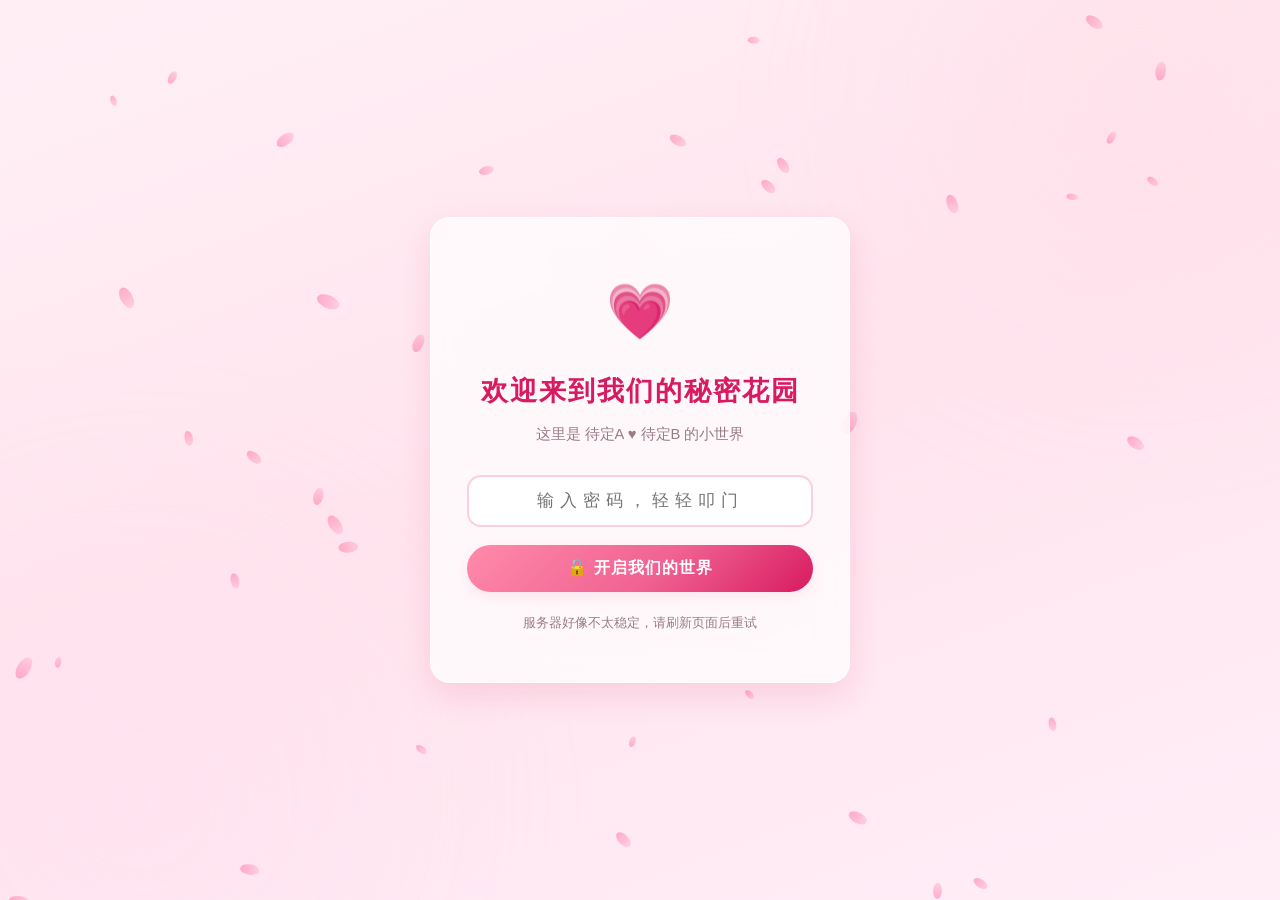
==== commit fccf299b: "sync: 解锁页四态门禁 + 首页（对应本地第 2 批）" ====
--- a/index.html
+++ b/index.html
@@ -10,6 +10,8 @@
   <meta property="og:description" content="一份用心准备的小惊喜">
   <meta property="og:type" content="website">
   <meta name="theme-color" content="#f06292">
+  <meta name="robots" content="noindex,nofollow,noarchive">
+  <script src="assets/js/theme.js"></script>
   <link rel="stylesheet" href="assets/css/style.css">
   <script src="api/config.php"></script>
   <script src="assets/js/config.js"></script>
@@ -21,14 +23,24 @@
     <span class="big-heart">💗</span>
     <h1 id="unlockTitle">欢迎来到我们的秘密花园</h1>
     <p class="sub" id="unlockSub"></p>
-    <input type="password" id="pwInput" placeholder="输入密码，轻轻叩门" autocomplete="off" maxlength="20">
+    <input type="password" id="pwInput" placeholder="输入密码，轻轻叩门" autocomplete="off" autocapitalize="off" autocorrect="off" spellcheck="false" maxlength="20">
     <button class="btn" id="unlockBtn">🔓 开启我们的世界</button>
     <div class="hint" id="pwHint"></div>
   </div>
 
   <script>
     (function () {
-      var pw = CONFIG.password || "";
+      var gate = window.__SERVER_GATE__ || null;
+      // 服务端状态: __SERVER_GATE__ 由 api/config.php 注入。
+      // 只有「确知服务器没有门禁」或「确认是纯静态托管（接口 404）」才用前端密码比对；
+      // 注入脚本加载失败 / WAF 拦截 / 探测超时时绝不能退化成拿 config.js 的默认密码
+      // 比对 —— 默认密码就写在仓库里（520520），那样门禁等于不存在。
+      var serverRequired = gate ? !!gate.required : null;   // null = 未知
+      /* 四态，初值是 "probing"：只要还没确知服务端的情况，任何方式都不放行。
+         旧实现把初值定为 "none" 且与"明确没设密码"共用同一状态，而 submit() 把
+         "none" 当作可以直接进入 —— 于是探测进行中（或请求挂住时）在密码框按一下
+         回车就跳进了 home.html，一次密码都没校验。 */
+      var mode = "probing";                                 // "probing" | "server" | "local" | "open"
       var input = document.getElementById("pwInput");
       var btn = document.getElementById("unlockBtn");
       var card = document.getElementById("unlockCard");
@@ -38,38 +50,234 @@
       sub.textContent = "这里是 " + CONFIG.names.boy + " ♥ " + CONFIG.names.girl + " 的小世界";
 
       function goIn() {
-        sessionStorage.setItem("love-unlocked", "1");
+        // 浏览器禁用站点存储时 setItem 会抛 SecurityError：不能让"记住已解锁"失败挡住进入
+        try { sessionStorage.setItem("love-unlocked", "1"); } catch (e) {}
+        /* 记下"刚刚验证通过"的时刻。若紧接着又被弹回解锁页，说明浏览器没保存解锁
+           Cookie（见 recentUnlockOk()）—— 那时提示会换成可执行的排查建议，
+           而不是让用户对着"密码不对/又被弹回"反复试。 */
+        try { sessionStorage.setItem("love-unlock-at", String(Date.now())); } catch (e) {}
         location.href = "home.html";
       }
 
-      function fail() {
+      function fail(msg) {
+        try { sessionStorage.removeItem("love-unlock-at"); } catch (e) {}
         card.classList.remove("shake");
         void card.offsetWidth; // 重启动画
         card.classList.add("shake");
         input.value = "";
         input.focus();
-        window.toast && window.toast("密码不对哦，再想想？");
-      }
-
-      // 未设置密码: 直接进入
-      if (!pw) {
+        window.toast && window.toast(msg || "密码不对哦，再想想？");
+      }
+
+      /* 30 秒内刚验证通过过 → 现在却还停在解锁页，只可能是"浏览器没把解锁 Cookie 存下来" */
+      function recentUnlockOk() {
+        try {
+          var t = parseInt(sessionStorage.getItem("love-unlock-at") || "0", 10);
+          return t > 0 && (Date.now() - t) < 30000;
+        } catch (e) { return false; }
+      }
+
+      /* 中文输入法下打出的数字/字母是全角（７ 而不是 7）：看着一样，字节完全不同 */
+      function looksFullWidth(s) {
+        return /[\uFF01-\uFF5E\u3000]/.test(s || "");
+      }
+
+      /* 提交失败：恢复按钮并提示。区分失败原因，绝不把中间层的故障说成"密码不对" */
+      function unlockError(msg, extra) {
+        input.disabled = false;
+        btn.disabled = false;
+        btn.textContent = "🔓 开启我们的世界";
+        fail(extra ? msg + "　" + extra : msg);
+      }
+
+      /* 被限流锁定：把剩余时间摆在按钮上并倒计时，而不是闪一条容易错过的 toast。
+         锁定是"防他人反复猜密码"的保护，本身不是故障。 */
+      function startLockCountdown(seconds, msg) {
+        var left = Math.max(1, parseInt(seconds, 10) || 600);
+        input.disabled = true;
+        btn.disabled = true;
+        hint.textContent = msg || "尝试太多次了，先歇一会儿";
+        window.toast && window.toast(msg || "尝试太多次了，先歇一会儿");
+        function paint() {
+          var m = Math.floor(left / 60), s = left % 60;
+          btn.textContent = "🔒 " + (m > 0 ? m + " 分 " : "") + s + " 秒后可再试";
+        }
+        paint();
+        var timer = setInterval(function () {
+          left -= 1;
+          if (left > 0) { paint(); return; }
+          clearInterval(timer);
+          btn.textContent = "🔓 开启我们的世界";
+          input.disabled = false;
+          btn.disabled = false;
+          hint.textContent = "可以再试了（提示：首尾空格会被忽略，中文输入法请切半角）";
+          input.focus();
+        }, 1000);
+      }
+
+      function showInput(text) {
+        mode = "server";
+        input.style.display = "";
+        input.disabled = false;
+        btn.disabled = false;
+        btn.textContent = "🔓 开启我们的世界";
+        hint.textContent = text || "悄悄话：这个密码，只有你们俩知道 😉";
+      }
+
+      function showNoPassword() {
+        mode = "open";
         input.style.display = "none";
+        btn.disabled = false;
         btn.textContent = "💗 进入我们的世界";
         hint.textContent = "（当前未设密码，点按钮直接进入）";
+      }
+
+      // 服务端模式：required=false 直接进；已解锁直接跳；否则显示输入框
+      function beginServerMode(required, alreadyUnlocked) {
+        serverRequired = !!required;
+        if (!required) { showNoPassword(); return; }
+        if (alreadyUnlocked || (gate && gate.ok)) { location.replace("home.html"); return; }
+        /* 刚验证通过却又被弹回解锁页 = 浏览器没把解锁 Cookie 存下来。
+           这种必须说清楚，否则用户只会觉得"密码明明对了却进不去"，然后无限重试。 */
+        if (recentUnlockOk()) {
+          /* 最典型的成因：先用 https 解锁（那枚 Cookie 带 Secure），之后用 http 打开 ——
+             http 请求不会带上 Secure Cookie，而 http 响应又无权覆盖它，于是永久弹回、
+             怎么输都进不去（实测复现）。这一条要优先、明确地说出来。 */
+          var protoNote = location.protocol === "http:"
+            ? "当前用的是 http（不安全连接）：浏览器既不会发送、也不会保存安全 Cookie —— 请改用 https:// 重新打开本站。"
+            : "请检查：是否在用无痕/隐私模式、是否禁用了本站 Cookie，或换系统浏览器打开（内置浏览器常有限制）。";
+          showInput("刚才密码已经验证通过了，但浏览器没能保存解锁状态 🔒 " + protoNote);
+          return;
+        }
+        showInput(/[?&]need=1/.test(location.search) ? "先解锁，才能看里面的内容 🔒" : "");
+      }
+
+      /* 探测没能确知服务端情况（返回的不是 JSON，或干脆连不上）：绝不退化成
+         "拿 config.js 的默认密码比对"。这里当作服务器模式，把密码交给服务端判定；
+         服务器真的连不上时提交会明确报"服务器连不上"，而不是静默放人进去。 */
+      function probeFailed() {
+        showInput("服务器好像不太稳定，请刷新页面后重试");
+      }
+
+      // 纯静态托管：沿用前端密码（旧行为，file:// 与无 PHP 主机）
+      function beginLocalMode() {
+        serverRequired = false;
+        var pw = CONFIG.password || "";
+        if (!pw) { showNoPassword(); return; }
+        mode = "local";
+        input.style.display = "";
+        input.disabled = false;
+        btn.disabled = false;
+        btn.textContent = "🔓 开启我们的世界";
+        hint.textContent = "悄悄话：这个密码，只有你们俩知道 😉";
+        var unlocked = false;
+        try { unlocked = sessionStorage.getItem("love-unlocked") === "1"; } catch (e) {}
+        if (unlocked) location.replace("home.html");
+      }
+
+      if (serverRequired !== null) {
+        beginServerMode(serverRequired, false);
+      } else if (!/^https?:/.test(location.protocol)) {
+        beginLocalMode();          // file:// 本地双击打开
       } else {
-        hint.textContent = "悄悄话：这个密码，只有你们俩知道 😉";
+        /* 部署了 PHP 但注入脚本没加载成功：先探测一次服务端。
+           输入框也必须一起禁用 —— 只禁按钮挡不住 Enter（Enter 绑在输入框上）。
+           区分两类失败：
+             - 接口 404/410 → 这台主机根本没有 PHP（GitHub Pages / Netlify 等纯静态），
+               按文档沿用前端密码（否则静态托管的站会直接没法用）；
+             - 其它（200 却是 HTML 挑战页 / 5xx / 超时 / 连不上）→ 有 PHP 但不正常，
+               一律按服务器模式处理，绝不退回前端默认密码。 */
+        input.disabled = true;
+        btn.disabled = true;
+        btn.textContent = "检查中…";
+        var settled = false;
+        var ctrl = (typeof AbortController === "function") ? new AbortController() : null;
+        var timer = setTimeout(function () {
+          if (settled) return;                    // 探测永久挂住时的兜底，不能一直停在"检查中"
+          settled = true;
+          if (ctrl) { try { ctrl.abort(); } catch (e) {} }
+          probeFailed();
+        }, 8000);
+        function finish() { settled = true; clearTimeout(timer); }
+        fetch("api/unlock.php", { method: "GET", signal: ctrl ? ctrl.signal : undefined })
+          .then(function (r) {
+            if (r.status === 404 || r.status === 410) {
+              // 迟到的 404：超时已经按"服务器不稳定"处理过了，就不要再用前端密码兜底
+              if (!settled) { finish(); beginLocalMode(); }
+              return null;
+            }
+            if (!r.ok) throw new Error("http " + r.status);
+            return r.json();
+          })
+          .then(function (j) {
+            if (settled || j === null) return;    // 已由超时分支处理（纯静态）→ 不覆盖
+            finish();
+            if (j && typeof j.required === "boolean") beginServerMode(j.required, j.unlocked === true);
+            else probeFailed();
+          })
+          .catch(function () {
+            if (settled) return;
+            finish();
+            probeFailed();
+          });
+      }
+
+      function serverSubmit() {
+        if (btn.disabled) return;
+        /* 提交前 trim：尾随空格是手机键盘的高频误输入（服务端也会 trim，这里先挡一道），
+           同时留着原始输入用于下面把"混进了什么"说清楚 */
+        var typed = input.value;
+        var pw = typed.trim();
+        btn.disabled = true;
+        btn.textContent = "验证中…";
+        fetch("api/unlock.php", {
+          method: "POST",
+          headers: { "Content-Type": "application/json" },
+          body: JSON.stringify({ action: "unlock", password: pw }),
+        })
+          /* 先按文本读再自己解析：契约是 JSON，但主机防护层/网关可能在中间返回 HTML
+             （挑战页、502/504 错误页）。旧实现直接 r.json() 失败后被 catch 成空对象，
+             一律显示"密码不对" —— 把真正的故障伪装成密码问题，用户永远查不出原因。 */
+          .then(function (r) {
+            return r.text().then(function (t) {
+              var j = null;
+              try { j = JSON.parse(t); } catch (e) {}
+              return { status: r.status, json: j };
+            });
+          })
+          .then(function (res) {
+            var j = res.json;
+            if (j && j.ok) { goIn(); return; }
+            if (!j) {
+              unlockError("服务器返回异常（可能是主机防护拦截或网关故障），请刷新页面后重试");
+              return;
+            }
+            if (res.status === 429) { startLockCountdown(j.retryAfter, j.error); return; }
+            /* 密码确实不对时，把最常见的两种"看着输对了"的原因直接点出来 */
+            var extra = "";
+            if (looksFullWidth(typed)) extra = "（输入里有全角字符，中文输入法下请切到半角再试）";
+            else if (typed !== pw) extra = "（输入首尾多了空格，已自动忽略；若仍失败请核对密码）";
+            unlockError(j.error || "密码不对哦，再想想？", extra);
+          })
+          .catch(function () {
+            unlockError("服务器连不上，请检查网络后重试");
+          });
       }
 
       function submit() {
-        if (!pw) { goIn(); return; }
-        if (input.value === pw) goIn();
-        else fail();
-      }
-
-      // 已解锁过则直接进
-      if (sessionStorage.getItem("love-unlocked") === "1") {
-        location.replace("home.html");
-        return;
+        // 还没确知服务端情况（探测进行中或已挂住）→ 一律不放行，只提示
+        if (mode === "probing") {
+          window.toast && window.toast("正在检查服务器，请稍候…");
+          return;
+        }
+        if (mode === "server") { serverSubmit(); return; }
+        if (mode === "open") { goIn(); return; }     // 服务端明确说"没设密码"
+        if (mode === "local") {                      // 纯静态托管：沿用前端密码
+          if (input.value === (CONFIG.password || "")) goIn();
+          else fail();
+          return;
+        }
+        fail("页面状态异常，请刷新后重试");
       }
 
       btn.addEventListener("click", submit);
--- a/assets/css/style.css
+++ b/assets/css/style.css
@@ -1175,6 +1175,11 @@
   animation: heartbeat 1.4s ease-in-out infinite;
 }
 footer .brand-line { margin-bottom: 6px; font-weight: 600; color: var(--ink); }
+footer .music-credit {
+  margin-top: 6px;
+  font-size: 0.76rem;
+  opacity: 0.62;
+}
 
 /* ---------- 主页: 恋爱进度环 + 回忆闪现 ---------- */
 .progress-row {
@@ -1312,6 +1317,56 @@
 .compat-row.no { background: rgba(239, 154, 154, 0.08); }
 .compat-q { font-weight: 600; color: var(--ink); margin-bottom: 4px; }
 .compat-ans { color: var(--ink-soft); font-size: 0.84rem; line-height: 1.5; }
+
+/* 身份选择（发起挑战） */
+.compat-rolepick {
+  display: flex;
+  flex-wrap: wrap;
+  gap: 10px;
+  justify-content: center;
+  margin-top: 8px;
+}
+.compat-role-btn {
+  font-size: 1rem;
+  padding: 10px 20px;
+}
+
+/* 默契历史 */
+.compat-hist {
+  margin-top: 18px;
+  text-align: left;
+  border-top: 1px dashed rgba(240, 98, 146, 0.25);
+  padding-top: 12px;
+}
+.compat-hist-title {
+  font-size: 0.95rem;
+  color: var(--ink);
+  margin-bottom: 8px;
+}
+.compat-hist-row {
+  display: flex;
+  align-items: center;
+  gap: 10px;
+  width: 100%;
+  padding: 8px 12px;
+  margin: 6px 0;
+  border: 1px solid rgba(240, 98, 146, 0.15);
+  border-radius: 10px;
+  background: rgba(255, 255, 255, 0.5);
+  cursor: pointer;
+  text-align: left;
+  font: inherit;
+  transition: background 0.2s;
+}
+.compat-hist-row:hover { background: rgba(240, 98, 146, 0.06); }
+.compat-hist-pct {
+  font-weight: 700;
+  color: var(--rose-deep);
+  font-variant-numeric: tabular-nums;
+  min-width: 44px;
+}
+.compat-hist-info { flex: 1; font-size: 0.85rem; color: var(--ink-soft); }
+.compat-hist-time { font-size: 0.75rem; color: var(--ink-soft); opacity: 0.8; }
 
 /* ---------- 响应式 ---------- */
 @media (max-width: 900px) {
@@ -1355,4 +1410,4 @@
 
   .progress-row { grid-template-columns: 1fr; }
   .tl-year { top: 56px; }
-}+}
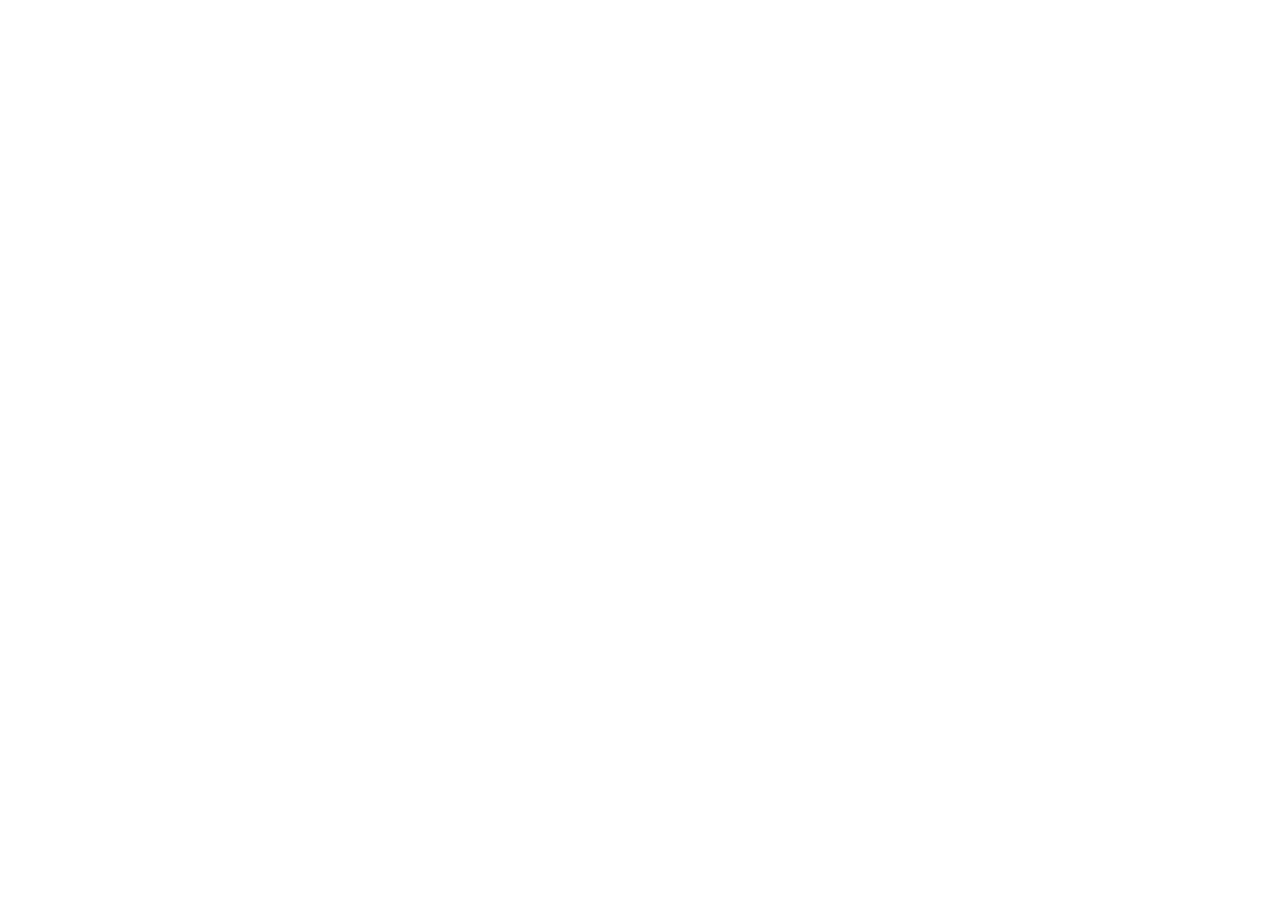
==== commit 9799cc19: "情侣网站 · 公开镜像快照（2026-09-28） 第七轮全量审查修复（113 条发现处置 112 条）+ 2026-09-23 的切页外壳改造（背景音乐不再中断）。 离线回归 43 套 / 2029" ====
--- a/index.html
+++ b/index.html
@@ -23,7 +23,7 @@
     <span class="big-heart">💗</span>
     <h1 id="unlockTitle">欢迎来到我们的秘密花园</h1>
     <p class="sub" id="unlockSub"></p>
-    <input type="password" id="pwInput" placeholder="输入密码，轻轻叩门" autocomplete="off" autocapitalize="off" autocorrect="off" spellcheck="false" maxlength="20">
+    <input type="password" id="pwInput" placeholder="输入密码，轻轻叩门" autocomplete="off" autocapitalize="off" autocorrect="off" spellcheck="false" maxlength="40">
     <button class="btn" id="unlockBtn">🔓 开启我们的世界</button>
     <div class="hint" id="pwHint"></div>
   </div>
@@ -46,6 +46,15 @@
       var card = document.getElementById("unlockCard");
       var sub = document.getElementById("unlockSub");
       var hint = document.getElementById("pwHint");
+
+      /* config.js 是独立请求，可能没执行成功（404、中间层/WAF 把挑战页当 JS 返回、
+         拦截扩展）。下一行读 CONFIG.names 会抛 ReferenceError 中断整个 IIFE ——
+         解锁按钮与回车都绑不上，而外观完全正常：全站唯一入口变成"点了没反应"
+         （第七轮 S9-04）。这里给出可执行的提示并止步，等刷新重来。 */
+      if (typeof CONFIG === "undefined") {
+        if (hint) hint.textContent = "页面脚本没加载成功，请刷新重试；仍不行就检查网络或拦截扩展";
+        return;
+      }
 
       sub.textContent = "这里是 " + CONFIG.names.boy + " ♥ " + CONFIG.names.girl + " 的小世界";
 
@@ -230,9 +239,23 @@
         var pw = typed.trim();
         btn.disabled = true;
         btn.textContent = "验证中…";
+        /* 必须有超时兜底：移动网络下请求可能既不成功也不失败（连接挂住、没有 RST），
+           而按钮一旦 disabled 就再点不动、submit() 里 `if (btn.disabled) return;`
+           又直接吞掉点击 —— 用户会永远停在"验证中…"且无法重试，只能刷新页面。
+           口径与上面探测阶段那 8 秒一致。 */
+        var settled = false;
+        var ctrl = (typeof AbortController === "function") ? new AbortController() : null;
+        var timer = setTimeout(function () {
+          if (settled) return;
+          settled = true;
+          if (ctrl) { try { ctrl.abort(); } catch (e) {} }
+          unlockError("服务器没有响应，请检查网络后重试");
+        }, 15000);
+        function finish() { settled = true; clearTimeout(timer); }
         fetch("api/unlock.php", {
           method: "POST",
           headers: { "Content-Type": "application/json" },
+          signal: ctrl ? ctrl.signal : undefined,
           body: JSON.stringify({ action: "unlock", password: pw }),
         })
           /* 先按文本读再自己解析：契约是 JSON，但主机防护层/网关可能在中间返回 HTML
@@ -246,6 +269,8 @@
             });
           })
           .then(function (res) {
+            if (settled) return;
+            finish();
             var j = res.json;
             if (j && j.ok) { goIn(); return; }
             if (!j) {
@@ -260,6 +285,8 @@
             unlockError(j.error || "密码不对哦，再想想？", extra);
           })
           .catch(function () {
+            if (settled) return;                 // 已由超时分支给出提示，别覆盖成"连不上"
+            finish();
             unlockError("服务器连不上，请检查网络后重试");
           });
       }
@@ -273,8 +300,15 @@
         if (mode === "server") { serverSubmit(); return; }
         if (mode === "open") { goIn(); return; }     // 服务端明确说"没设密码"
         if (mode === "local") {                      // 纯静态托管：沿用前端密码
-          if (input.value === (CONFIG.password || "")) goIn();
-          else fail();
+          /* 与服务端提交路径同一口径：先 trim 再比。手机键盘补的尾随空格是最常见的
+             "看着输对了"，不 trim 会让纯静态托管的站把正确口令判错（服务端分支
+             从接口改动起就一直 trim）。差在哪也照样点出来，别只说"密码不对"。 */
+          var typedLocal = input.value;
+          if (typedLocal.trim() === (CONFIG.password || "")) { goIn(); return; }
+          var why = "";
+          if (looksFullWidth(typedLocal)) why = "（输入里有全角字符，中文输入法下请切到半角再试）";
+          else if (typedLocal !== typedLocal.trim()) why = "（输入首尾多了空格，已自动忽略；若仍失败请核对密码）";
+          unlockError("密码不对哦，再想想？", why);
           return;
         }
         fail("页面状态异常，请刷新后重试");
--- a/assets/css/style.css
+++ b/assets/css/style.css
@@ -9,17 +9,32 @@
   --rose-soft:   #f8bbd0;   /* 浅粉 */
   --peach:       #ffab91;   /* 蜜桃橙 */
   --lavender:    #b39ddb;   /* 淡紫 */
-  --gold:        #f9a825;   /* 暖金 */
+  --gold:        #f9a825;   /* 暖金（品牌色，别拿它当文字色） */
+  --gold-ink:    #7a5c00;   /* 当文字用的金：近白卡上 6.2:1（原 #f9a825 只有 1.94:1，F-S10-04；
+                               再压到 #7a5c00 是因为 12~16% 金底衬上还要 ≥ 4.5，见 S10-09） */
+  --rose-ink:    #c2185b;   /* 当文字用的玫色：近白卡 5.87:1 / 12% 玫底 5.0:1
+                               （--rose #f06292 压在卡上只有 3.01:1，S10-07 / S10-08） */
   --bg:          #fff6f9;   /* 页面底色 */
   --card:        rgba(255, 255, 255, 0.72);
   --glass-border:rgba(255, 255, 255, 0.85);
   --ink:         #5c4150;   /* 主文字 */
-  --ink-soft:    #9a7b8a;   /* 次要文字 */
+  --ink-soft:    #7d5f6c;   /* 次要文字：原 #9a7b8a 在浅色下只有 3.55–3.75:1（正文级要 4.5:1），
+                                往深走两档到 5:1 以上（先试 #8a6a78 实测只有 4.49 —— 差 0.01 也是不达标，F-S10-05） */
   --shadow:      0 12px 32px rgba(214, 51, 108, 0.14);
   --shadow-sm:   0 4px 14px rgba(214, 51, 108, 0.10);
   --radius:      20px;
+  --t-fast:      150ms;   /* 动效令牌：微交互统一时长/缓动 */
+  --t-mid:       250ms;
+  --t-slow:      400ms;
+  --ease:        cubic-bezier(0.2, 0.7, 0.3, 1);
   --grad:        linear-gradient(135deg, #ff9a9e 0%, #fecfef 55%, #fbd2e0 100%);
   --grad-btn:    linear-gradient(135deg, #ff8aab 0%, #f06292 55%, #d81b60 100%);
+  /* 承载文字/图标时的深色变体（S10-04）：白字压上面那条亮渐变只有 2.11~3.06:1，
+     而且**任何字色都不可能同时压住亮端与暗端**（两端亮度差只有 1.45 倍，4.5:1 在
+     数学上无解）—— 只能把这层底换深。三段实测：4.95 / 5.87 / 6.97。
+     亮渐变只留给纯装饰（.section-title h2::after / .tl-item .dot / .quiz-progress .bar /
+     .ach-bar i / .scroll-bar / 渐变裁字的标题），凡是"底上有画出来的字"的面都用这条。 */
+  --grad-btn-ink:linear-gradient(135deg, #d81b60 0%, #c2185b 55%, #ad1457 100%);
   --font:        "PingFang SC", "Hiragino Sans GB", "Microsoft YaHei",
                  "Noto Sans SC", "Source Han Sans SC", sans-serif;
 }
@@ -27,7 +42,13 @@
 /* ---------- 基础 ---------- */
 * { margin: 0; padding: 0; box-sizing: border-box; }
 
-html { scroll-behavior: smooth; }
+/* 切页外壳（shell.js:204）用 `window.scrollTo(0, y)` 归位：按 CSSOM View，省略
+   behavior 时取的就是**该滚动容器**的 scroll-behavior —— 一条全局 smooth 会把
+   「换页立刻回顶部」变成"先停在目标页底部、再慢慢滑回顶部"的动画（S10-02），
+   浏览器后退还原位置同理。
+   全站唯一需要平滑的入口（#topBtn）自己显式传了 behavior:"smooth"（main.js:94），
+   页面里也没有任何 `href="#…"` 页内锚点，所以这条必须是 auto。 */
+html { scroll-behavior: auto; }
 
 body {
   font-family: var(--font);
@@ -116,7 +137,7 @@
   gap: 8px;
   padding: 13px 30px;
   border-radius: 999px;
-  background: var(--grad-btn);
+  background: var(--grad-btn-ink);   /* 底上有白字：必须用深色变体（--grad-btn 上白字只有 2.11:1，S10-04） */
   color: #fff;
   font-size: 1rem;
   font-weight: 600;
@@ -162,13 +183,33 @@
   font-size: 0.95rem;
 }
 
-/* 滚动浮现动画 */
+/* 滚动浮现动画
+   ⚠️ 隐藏态**只剩位移，不再把 opacity 压到 0**（S10-01）：外壳换视图是
+   `#view.innerHTML = fresh.innerHTML` 整段一次换入的，而 opacity:0 只能靠页内脚本
+   全部加载完成之后才跑的 `revealNow()`（main.js:740）摘掉 —— 于是每次站内点导航，
+   用户先看到一个「只有导航栏 + 背景 + 页脚、没有任何正文」的页面，脚本到位后才
+   0.7s 淡入（首访某页 / 弱网时窗口最长；页内脚本是 async=false 串行加载的）。
+   现在内容任何时刻都可见，只差一段 28px 的位移；`.visible` 仍由 JS 在元素进视口时
+   加上，"浮现"的滑动动画照旧（见 [A] 段的守卫断言）。 */
 .reveal {
-  opacity: 0;
   transform: translateY(28px);
-  transition: opacity 0.7s ease, transform 0.7s ease;
+  transition: transform 0.7s ease;
 }
 .reveal.visible { opacity: 1; transform: none; }
+
+/* 外壳视图容器：换视图那一帧新内容是整段换入的，而相册/每日一问/留言板/成就墙
+   这些区块出厂都是空壳、要等页内脚本填 —— 那段时间 #view 高度掉到近 0，页面塌陷、
+   页脚上浮到屏幕中间，滚动位置还被钳掉（S10-14）。给一个下限，保证"换页那一帧"
+   仍然是一页的高度。
+   ⚠️ 不要给 #view 加 transform/filter/backdrop-filter：那会让它成为
+   .modal{position:fixed} 的包含块，弹窗改成相对 #view 定位（而不是视口）。 */
+#view { min-height: 60vh; }
+
+/* 换视图后焦点会被搬到 #view 容器上（shell.js 第 6b 步；被激活的链接随旧视图一起
+   销毁，不搬的话焦点掉回 body、下一次 Tab 从文档最开头重来）。容器不是交互控件，
+   焦点环画在整块内容外框上只会让人以为页面出错 —— 去掉它。视图内部的链接/按钮
+   仍然保留各自的 :focus-visible 样式（S15-05）。 */
+#view:focus { outline: none; }
 
 /* ---------- 导航栏 ---------- */
 #nav {
@@ -231,7 +272,7 @@
 .nav-links a:hover { color: var(--rose-deep); background: rgba(240, 98, 146, 0.10); }
 .nav-links a.active {
   color: #fff;
-  background: var(--grad-btn);
+  background: var(--grad-btn-ink);   /* 当前页药丸上有白字 → 深色变体（S10-04） */
   box-shadow: var(--shadow-sm);
 }
 
@@ -398,7 +439,9 @@
 .feature-card .link {
   display: inline-block;
   margin-top: 14px;
-  color: var(--rose);
+  /* 0.9rem/600 是正文级（要 4.5:1）：--rose 压在近白卡上只有 3.01:1，
+     改用"当文字用的玫色"（浅色 5.87:1 / 暗色 7.83:1，S10-07） */
+  color: var(--rose-ink);
   font-weight: 600;
   font-size: 0.9rem;
 }
@@ -450,7 +493,7 @@
 }
 .chip:hover { color: var(--rose-deep); }
 .chip.active {
-  background: var(--grad-btn);
+  background: var(--grad-btn-ink);   /* 选中态底上有白字 → 深色变体（S10-04） */
   color: #fff;
   box-shadow: var(--shadow);
 }
@@ -475,13 +518,25 @@
   position: absolute;
   left: 0; right: 0; bottom: 0;
   padding: 30px 16px 12px;
-  background: linear-gradient(transparent, rgba(60, 20, 40, 0.72));
+  /* 白字压在**任意用户照片**上（S10-15）：原来的 transparent → rgba(60,20,40,.72)
+     在 30px 的渐隐中段才到 32% 浓度，纯白照片上白字只有约 1.9–2.3:1。
+     现在 38% 处就到 0.82、底端 0.9，文字所在的那条带内最弱处也 ≥ 6:1（纯白照片），
+     顶部仍由 0.16 渐入，渐隐观感保留。text-shadow 只是兜底，不计入对比度。 */
+  background: linear-gradient(rgba(60, 20, 40, 0.16) 0%, rgba(60, 20, 40, 0.82) 38%, rgba(60, 20, 40, 0.9) 100%);
   color: #fff;
   font-size: 0.9rem;
+  text-shadow: 0 1px 3px rgba(30, 8, 18, 0.55);
   opacity: 0;
   transition: opacity 0.3s ease;
 }
 .photo:hover .cap { opacity: 1; }
+
+/* 触屏设备没有 hover：删除按钮与照片说明必须常显，
+   否则手机上它们永远不可见 —— 照片删除功能在移动端等于不可用。 */
+@media (hover: none) {
+  .photo .photo-del { opacity: 1; }
+  .photo .cap { opacity: 1; }
+}
 
 /* 灯箱 */
 #lightbox {
@@ -513,11 +568,14 @@
   transform: translateX(-50%);
   color: #fff;
   font-size: 1rem;
-  background: rgba(0,0,0,0.35);
+  /* 短视口（横屏手机）里照片底边会落到这条药丸后面，白字最坏情况只有 2.44:1
+     （S10-15）：底衬加深到 0.7 的深酒红，纯白照片上也有 7.4:1。 */
+  background: rgba(24, 8, 16, 0.7);
   padding: 8px 20px;
   border-radius: 999px;
   max-width: 80vw;
   text-align: center;
+  text-shadow: 0 1px 3px rgba(0, 0, 0, 0.5);
 }
 .lb-btn {
   position: absolute;
@@ -556,10 +614,14 @@
   left: 50%;
   top: 0; bottom: 0;
   width: 3px;
-  transform: translateX(-50%);
+  /* 进视口时从上往下"画"出来（timeline.js 加 .drawn） */
+  transform: translateX(-50%) scaleY(0);
+  transform-origin: top center;
+  transition: transform 1.1s var(--ease, ease);
   background: linear-gradient(var(--rose-soft), var(--rose), var(--lavender));
   border-radius: 3px;
 }
+.timeline.drawn::before { transform: translateX(-50%) scaleY(1); }
 .tl-item {
   position: relative;
   width: 50%;
@@ -590,7 +652,8 @@
 .tl-date {
   display: inline-block;
   font-size: 0.82rem;
-  color: var(--rose-deep);
+  /* --rose-deep 单压卡片是 4.87:1，但垫上自己的 12% 玫红底衬后掉到 4.29:1（S10-08） */
+  color: var(--rose-ink);
   background: rgba(240, 98, 146, 0.12);
   padding: 3px 12px;
   border-radius: 999px;
@@ -608,7 +671,9 @@
 }
 .tl-item.tl-future .tl-date {
   background: rgba(249, 168, 37, 0.16);
-  color: #b26a00;
+  /* 0.82rem/600 是正文级：原 #b26a00 压在 16% 金底上只有 3.65:1（S10-09），
+     --gold-ink 已一并再压深一档到 #7a5c00（该底上是 5.4:1） */
+  color: var(--gold-ink);
 }
 .tl-item.tl-future .dot {
   background: linear-gradient(135deg, #f9a825, #f06292);
@@ -645,7 +710,8 @@
 .lunar-badge {
   display: inline-block;
   font-size: 0.7rem;
-  color: var(--rose-deep);
+  /* 12% 玫红底衬上的小字：--rose-deep 只有 4.29:1（S10-08），改用 --rose-ink（5.0:1） */
+  color: var(--rose-ink);
   background: rgba(240, 98, 146, 0.12);
   border: 1px solid rgba(240, 98, 146, 0.35);
   padding: 1px 8px;
@@ -653,7 +719,7 @@
   margin-right: 4px;
   vertical-align: 1px;
 }
-.anniv-card .date .lunar-solar { color: var(--rose); font-weight: 600; }
+.anniv-card .date .lunar-solar { color: var(--rose-ink); font-weight: 600; }   /* 0.85rem 正文级：--rose 只有 3.01:1（S10-07） */
 .anniv-card .count {
   margin-top: 14px;
   font-size: clamp(1.5rem, 4vw, 2.1rem);
@@ -783,7 +849,7 @@
   font-size: 0.72rem;
   padding: 3px 10px;
   border-radius: 999px;
-  background: var(--grad-btn);
+  background: var(--grad-btn-ink);   /* 0.72rem 白字 → 深色变体（S10-04） */
   color: #fff;
   box-shadow: var(--shadow-sm);
 }
@@ -824,7 +890,14 @@
   overflow: hidden;
   transition: all 0.4s ease;
 }
-.wish.open .w-text { opacity: 1; max-height: 120px; }
+/* 展开态必须**放开高度上限**：原来是 max-height:0 → 120px，而 overflow:hidden
+   从来没被放开、也没有 line-clamp/滚动条 —— 0.8rem/1.7 行高约 21.8px，120px ≈ 5.5 行，
+   一张 150px 宽的卡片每行约 9 个汉字，超过约 50 字的心愿就被静默吃掉后半截，
+   用户还以为写完了（后台 wishes 的"说明"是 input[type=text] 且没有 maxlength，
+   写长完全可能，S10-12）。
+   代价：max-height 0 → none 不可插值，展开的高度变化变成瞬时（淡入仍在），
+   换来的是"任何长度的心愿都读得完"。 */
+.wish.open .w-text { opacity: 1; max-height: none; }
 
 /* ---------- 写情书弹窗 & 通用输入 ---------- */
 .modal {
@@ -864,13 +937,17 @@
   background: rgba(255, 255, 255, 0.92);
   font-size: 0.98rem;
   color: var(--ink);
-  outline: none;
+  /* 同 .unlock-card input：这条 `outline: none` 与全局 `:focus-visible` 同权重、
+     靠"写在后面"取胜，属同一处脆弱点（S10-11）—— 一并删掉，把焦点环交回全局那条。 */
   transition: border-color 0.3s ease;
   font-family: inherit;
   resize: vertical;
 }
 .field:focus { border-color: var(--rose); }
-.field::placeholder { color: #c9a8b6; }
+/* 浅色下输入框的 placeholder：#c9a8b6 压在近白底上只有 2.15:1（需 4.5:1），
+   它是「这里能输入」的唯一视觉提示，太淡看不见就等于没有提示（F-S10-07）。
+   换成同色系深一档 #8a6a78（实测 ≥4.5:1）；暗色那条本来就达标，未动。 */
+.field::placeholder { color: #8a6a78; }
 
 /* ---------- 悄悄话留言板 ---------- */
 .board {
@@ -884,7 +961,7 @@
   margin-bottom: 20px;
 }
 .board-input #msgName { flex: 0 0 140px; }
-.board-input #msgText { flex: 1; }
+.board-input #msgText { flex: 1; min-width: 0; }   /* 同上：flex 子项要允许收缩（S10-13） */
 .board-input .btn { flex-shrink: 0; padding: 12px 26px; }
 .board-empty {
   text-align: center;
@@ -892,6 +969,11 @@
   padding: 22px 0;
   font-size: 0.92rem;
 }
+/* 长串必须能在卡片内断行（S10-13）：留言上限正好 100 字（letter.html:90），
+   粘一条 100 字的长链接就会命中 —— 没有这两条时 flex item 的最小尺寸按 min-content
+   算，.msg-main 撑穿 .board(680px)/.container(92vw)，最后被 body{overflow-x:hidden}
+   裁掉：手机上既看不全也滚不到，等于内容丢失。 */
+.msg-main { min-width: 0; }
 .msg-item {
   display: flex;
   align-items: center;
@@ -906,13 +988,17 @@
 }
 .msg-item:hover { transform: translateX(4px); box-shadow: var(--shadow-sm); }
 .msg-main b { color: var(--rose-deep); margin-right: 6px; }
-.msg-text { color: var(--ink); font-size: 0.95rem; }
+.msg-text { color: var(--ink); font-size: 0.95rem; overflow-wrap: anywhere; }
 .msg-side { display: flex; align-items: center; gap: 8px; flex-shrink: 0; }
 .msg-time { color: var(--ink-soft); font-size: 0.76rem; font-variant-numeric: tabular-nums; }
 .msg-del {
   width: 24px; height: 24px;
   border-radius: 50%;
-  color: #c9a8b6;
+  /* 原 #c9a8b6：在这张近白卡上真机实测只有 2.14:1（F-S10-07 只改了 placeholder，
+     漏了这枚按钮），而它是全站唯一的留言删除入口 —— 等于把删除操作藏起来了。
+     改用 --ink-soft（与紧邻的 .msg-time 同一个色）：浅色 5.6:1 / 暗色 6.0:1，
+     两态都过 AA。hover 态仍是红色 #c62828，破坏性语义没丢（R5-15）。 */
+  color: var(--ink-soft);
   font-size: 0.8rem;
   display: flex;
   align-items: center;
@@ -968,7 +1054,9 @@
 .quiz-opt.correct {
   border-color: #43a047;
   background: rgba(67, 160, 71, 0.12);
-  color: #2e7d32;
+  /* 1rem/700 够不到"大字"门槛（18.66px bold），要 4.5:1：原 #2e7d32 压在 12% 绿底上
+     只有 4.45:1（差 0.05，S10-10），加深一档到 #1b5e20（6.9:1） */
+  color: #1b5e20;
   font-weight: 700;
 }
 .quiz-opt.wrong {
@@ -991,7 +1079,7 @@
 .quiz-verdict .quiz-record {
   display: inline-block;
   margin-top: 8px;
-  color: var(--gold);
+  color: var(--gold-ink);
   font-weight: 700;
   font-size: 0.95rem;
 }
@@ -1086,7 +1174,10 @@
   text-align: center;
   letter-spacing: 6px;
   color: var(--ink);
-  outline: none;
+  /* ⚠️ 这里原本写死 `outline: none`：它的优先级 (0,1,1) 高于全局 `:focus-visible`
+     (0,1,0)，于是全站门禁唯一的输入框在键盘聚焦时**拿不到那圈 2px 焦点环**
+     （只剩边框变色，3.01:1 刚好卡在非文本 3:1 线上，S10-11）。删掉即可，
+     焦点环交回文件末尾那条全局规则。 */
   transition: border-color 0.3s ease;
   font-family: inherit;
 }
@@ -1109,7 +1200,7 @@
   z-index: 150;
   width: 52px; height: 52px;
   border-radius: 50%;
-  background: var(--grad-btn);
+  background: var(--grad-btn-ink);   /* 白字图标压在底上 → 深色变体，保证 ≥3:1（S10-04） */
   color: #fff;
   font-size: 1.25rem;
   display: flex;
@@ -1120,6 +1211,41 @@
 }
 #musicBtn:hover { transform: scale(1.1) rotate(8deg); }
 #musicBtn.off { opacity: 0.75; }
+/* 自动播放被浏览器拦下时的提示: 按钮呼吸, 表示"点一下就能响"
+   (系统开了"减弱动态效果"时会被文件末尾的 prefers-reduced-motion 块统一关掉) */
+#musicBtn.wake { animation: musicWake 1.7s ease-in-out infinite; }
+@keyframes musicWake {
+  0%, 100% { transform: scale(1); box-shadow: var(--shadow); }
+  50% { transform: scale(1.16); box-shadow: 0 0 0 10px rgba(240, 98, 146, 0.16); }
+}
+/* 正在等缓冲(整曲近 1MB, 慢主机上要等一会儿): 轻轻闪一下表示"在加载"，
+   与 .wake 的"点一下就能响"区分开 */
+#musicBtn.loading { animation: musicLoad 1.5s ease-in-out infinite; }
+@keyframes musicLoad {
+  0%, 100% { opacity: 0.5; transform: scale(0.94); }
+  50% { opacity: 1; transform: scale(1.03); }
+}
+/* 自动播放被拦下时的常驻提示(贴在音乐按钮左侧, 出声即消失)。
+   pointer-events:none 是必须的: 否则它会挡住"点一下页面任意处"的那一下。
+   0.78rem 白字 → 底必须用深色变体（亮渐变上只有 2.11:1，S10-04）。 */
+.music-hint {
+  position: fixed;
+  right: 84px; bottom: 30px;
+  z-index: 151;
+  padding: 7px 13px;
+  border-radius: 999px;
+  background: var(--grad-btn-ink);
+  color: #fff;
+  font-size: 0.78rem;
+  white-space: nowrap;
+  box-shadow: var(--shadow);
+  pointer-events: none;
+  animation: hintFloat 1.8s ease-in-out infinite;
+}
+@keyframes hintFloat {
+  0%, 100% { transform: translateY(0); }
+  50% { transform: translateY(-4px); }
+}
 
 #topBtn {
   position: fixed;
@@ -1155,7 +1281,10 @@
   opacity: 0;
   pointer-events: none;
   transition: all 0.35s ease;
-  white-space: nowrap;
+  /* 长文案（例如接口返回的错误信息）不能 nowrap，否则会直接溢出屏幕 */
+  max-width: min(92vw, 560px);
+  text-align: center;
+  word-break: break-word;
 }
 #toast.show { opacity: 1; transform: translateX(-50%) translateY(0); }
 
@@ -1175,11 +1304,6 @@
   animation: heartbeat 1.4s ease-in-out infinite;
 }
 footer .brand-line { margin-bottom: 6px; font-weight: 600; color: var(--ink); }
-footer .music-credit {
-  margin-top: 6px;
-  font-size: 0.76rem;
-  opacity: 0.62;
-}
 
 /* ---------- 主页: 恋爱进度环 + 回忆闪现 ---------- */
 .progress-row {
@@ -1210,7 +1334,13 @@
 }
 .ring-fill {
   fill: none;
-  stroke: var(--grad-btn);
+  /* ⚠️ stroke 在多数浏览器里不接受 CSS 渐变函数（linear-gradient()）：
+     写 stroke: var(--grad-btn) 会让整条声明被判无效、填充环完全不绘制
+     （只剩浅色底环）。改用真实 SVG 渐变后还有第二个坑：url(#ringGrad) 写在
+     "外部样式表"里时，部分浏览器会按样式表基准去解析这个 fragment，取不到
+     home.html 内联 <defs> 里的那个渐变 —— 填充环照样不绘制。所以它改由
+     <circle> 上的 SVG 呈现属性 stroke="url(#ringGrad)" 指定（呈现属性按文档
+     解析，稳定），这里只留几何与动效。 */
   stroke-width: 9;
   stroke-linecap: round;
   transition: stroke-dashoffset 0.2s linear;
@@ -1316,7 +1446,7 @@
 .compat-row.ok { background: rgba(129, 199, 132, 0.10); }
 .compat-row.no { background: rgba(239, 154, 154, 0.08); }
 .compat-q { font-weight: 600; color: var(--ink); margin-bottom: 4px; }
-.compat-ans { color: var(--ink-soft); font-size: 0.84rem; line-height: 1.5; }
+.compat-ans { color: var(--ink-soft); font-size: 0.84rem; line-height: 1.5; overflow-wrap: anywhere; }   /* 长答案同样不许撑穿卡片（S10-13） */
 
 /* 身份选择（发起挑战） */
 .compat-rolepick {
@@ -1365,8 +1495,11 @@
   font-variant-numeric: tabular-nums;
   min-width: 44px;
 }
-.compat-hist-info { flex: 1; font-size: 0.85rem; color: var(--ink-soft); }
-.compat-hist-time { font-size: 0.75rem; color: var(--ink-soft); opacity: 0.8; }
+.compat-hist-info { flex: 1; min-width: 0; font-size: 0.85rem; color: var(--ink-soft); }   /* 同上：flex 子项允许收缩（S10-13） */
+/* 12px 是正文级，要 4.5:1。原来叠了 opacity:.8 把 --ink-soft 又朝底色拉回去，
+   真机实测浅色只剩 3.65:1、暗色 4.41:1 —— 两态都不达标。这里只去掉那层重复淡化，
+   不动 --ink-soft 本身（它被全站二十多处共用，改了会牵动整个设计系统）。 */
+.compat-hist-time { font-size: 0.75rem; color: var(--ink-soft); }
 
 /* ---------- 响应式 ---------- */
 @media (max-width: 900px) {
@@ -1387,11 +1520,39 @@
     border-radius: 0 0 20px 20px;
     gap: 4px;
     transform: translateY(-140%);
-    transition: transform 0.35s ease;
+    /* 收起态不能只是"位移出视口"（S10-05）：元素还在 DOM 里、照样可聚焦，
+       键盘用户按 Tab 会把焦点送到屏幕外（焦点环也画在视口外 = 看不见焦点，
+       WCAG 2.4.7），读屏则会念到 7 条看不见的链接。visibility:hidden 同时
+       移出焦点顺序与无障碍树；transition 里给 visibility 加 0.35s 延迟，
+       是为了让"收起"的位移动画播完再真正隐藏（展开时 0s，立即可见）。 */
+    visibility: hidden;
+    transition: transform 0.35s ease, visibility 0s linear 0.35s;
   }
-  .nav-links.open { transform: none; }
+  .nav-links.open { transform: none; visibility: visible; transition: transform 0.35s ease, visibility 0s; }
   .nav-links a { text-align: center; padding: 12px; font-size: 1rem; }
   #navToggle { display: flex; align-items: center; justify-content: center; }
+
+  /* 暗色 + 手机：汉堡面板原本仍是浅粉底 —— 面板底色这条规则写在移动端媒体查询里，
+     而暗色段只覆盖了 #nav（挂在其下的 .nav-links 没有暗色版本），于是近白字
+     （--ink #f2e6ec）压在近乎同色的底上：实测 1.06:1，七条导航链接一条都看不见
+     （第四轮 F-S10-01）。
+     这三条必须**写在媒体查询内部**：桌面端 .nav-links 是 #nav 里一条透明的行内导航，
+     给它加深色底会把桌面导航整条变成深色药丸（验收里有专门的反向守卫断言）。 */
+  :root[data-theme="dark"] .nav-links {
+    background: rgba(24, 18, 24, 0.96);
+    border-bottom: 1px solid rgba(255, 255, 255, 0.08);
+  }
+  :root[data-theme="dark"] .nav-links a:hover {
+    color: var(--rose);
+    background: rgba(255, 143, 180, 0.18);
+  }
+  /* 当前页那颗药丸：浅色下是"白字压品牌粉渐变"（两套主题都只有 2.1~2.2:1），
+     暗色面板上换成"玫色字 + 玫色半透明底"，对比度上到 5:1 以上 */
+  :root[data-theme="dark"] .nav-links a.active {
+    color: var(--rose);
+    background: rgba(255, 143, 180, 0.18);
+    box-shadow: none;
+  }
 
   .stat-grid { grid-template-columns: repeat(2, 1fr); gap: 12px; }
   .card-grid { grid-template-columns: 1fr; }
@@ -1409,5 +1570,493 @@
   #lbNext { right: 8px; }
 
   .progress-row { grid-template-columns: 1fr; }
-  .tl-year { top: 56px; }
-}
+  /* 吸顶位置必须 ≥ 导航实际高度（.nav-inner 是 62px，与上面 .nav-links 的 top:62px 同源）：
+     原来是 56px，比导航矮 6px → 年份胶囊的顶边被半透明导航压住（字没被挡，是上边框被切一刀）。
+     与桌面端那条（top:66px = 62 + 4 的间隙）对齐（F-S10-09）。 */
+  .tl-year { top: 66px; }
+}
+
+/* ============================================================
+   纪念日 → 手机日历（.ics 导出）
+   ============================================================ */
+.ics-bar {
+  display: flex; flex-wrap: wrap; gap: 10px;
+  justify-content: center; margin: 4px 0 26px;
+}
+.ics-bar .btn { font-size: 0.95rem; }
+.anniv-ics { margin-top: 14px; padding: 8px 14px; font-size: 0.82rem; }
+.ics-steps {
+  margin: 0 0 14px 1.1em; padding: 0;
+  color: var(--ink); font-size: 0.88rem; line-height: 1.9;
+}
+.ics-steps li { margin-bottom: 2px; }
+.ics-steps b { color: var(--rose-deep); }
+@media (max-width: 700px) {
+  .ics-bar .btn { width: 100%; justify-content: center; }
+}
+
+/* ============================================================
+   纪念卡（Canvas 生成）
+   ============================================================ */
+.card-modal { max-width: 560px; max-height: 92vh; overflow-y: auto; }
+.card-preview {
+  display: block; width: 100%; max-width: 300px;
+  margin: 4px auto 18px; border-radius: 16px; box-shadow: var(--shadow);
+}
+
+/* ============================================================
+   时间胶囊
+   ============================================================ */
+.capsule-grid {
+  display: grid; grid-template-columns: repeat(auto-fill, minmax(260px, 1fr));
+  gap: 18px;
+}
+.capsule {
+  padding: 22px 20px; border-radius: var(--radius);
+  display: flex; flex-direction: column;
+  transition: transform 0.25s ease, box-shadow 0.25s ease;
+}
+.capsule:hover { transform: translateY(-4px); box-shadow: var(--shadow); }
+.capsule.locked { background: linear-gradient(160deg, rgba(255,255,255,0.88), rgba(255,238,245,0.92)); }
+.capsule-badge { font-size: 0.78rem; color: var(--rose-deep); letter-spacing: 0.04em; margin-bottom: 8px; }
+.capsule h3 { color: var(--ink); font-size: 1.05rem; margin: 0 0 8px; }
+.capsule-date { color: var(--ink-soft); font-size: 0.82rem; margin-bottom: 10px; }
+.capsule-date b { color: var(--rose-deep); font-size: 1.05rem; }
+.capsule-hint { color: var(--ink-soft); font-size: 0.8rem; }   /* 原带 opacity:.85 —— 那层透明把对比度又压掉约 1.8，属重复淡化（F-S10-05） */
+.capsule-body { color: var(--ink); font-size: 0.92rem; line-height: 1.9; white-space: pre-wrap; }
+.capsule-sign { margin-top: 12px; text-align: right; color: var(--rose-deep); font-size: 0.85rem; }
+.capsule-del { margin-top: 14px; align-self: flex-start; padding: 6px 14px; font-size: 0.78rem; }
+.capsule-empty { text-align: center; color: var(--ink-soft); padding: 28px 0; }
+.field-label { display: block; font-size: 0.82rem; color: var(--ink-soft); margin: 4px 0 6px; }
+
+/* ============================================================
+   每日一问
+   ============================================================ */
+.daily-card {
+  max-width: 720px; margin: 0 auto;
+  padding: 26px 24px; border-radius: var(--radius);
+}
+.daily-q { font-size: 1.08rem; color: var(--ink); line-height: 1.9; margin-bottom: 18px; }
+.daily-tag {
+  display: inline-block; margin-right: 8px; padding: 2px 10px;
+  border-radius: 999px; background: rgba(240, 98, 146, 0.12);
+  color: var(--rose-ink);   /* 同上：12% 玫底上 --rose-deep 只有 4.29:1（S10-08） */
+  font-size: 0.72rem; vertical-align: middle;
+}
+.daily-input { width: 100%; }
+.daily-actions { margin-top: 12px; display: flex; justify-content: flex-end; }
+.daily-answer {
+  padding: 12px 14px; border-radius: 14px; margin-bottom: 10px;
+  background: rgba(255, 255, 255, 0.72);
+  border: 1px solid rgba(240, 98, 146, 0.14);
+  line-height: 1.85; color: var(--ink);
+}
+.daily-answer.partner { background: rgba(255, 238, 245, 0.9); }
+.daily-who {
+  display: inline-block; margin-right: 8px;
+  color: var(--rose-deep); font-weight: 600; font-size: 0.82rem;
+}
+.daily-wait { color: var(--ink-soft); font-size: 0.85rem; }
+.daily-note { margin-top: 8px; color: var(--ink-soft); font-size: 0.78rem; }   /* 同上：去掉 opacity:.85（F-S10-05） */
+
+/* ============================================================
+   滚动进度条 + 主题切换按钮
+   ============================================================ */
+.scroll-bar {
+  position: fixed; top: 0; left: 0; z-index: 130;
+  width: 100%; height: 3px;
+  transform: scaleX(0); transform-origin: 0 50%;
+  background: var(--grad-btn);
+  will-change: transform;
+  pointer-events: none;
+}
+.theme-btn {
+  width: 42px; height: 42px;
+  border-radius: 12px;
+  font-size: 1.1rem;
+  line-height: 1;
+  color: var(--rose-deep);
+  background: rgba(255, 255, 255, 0.8);
+  box-shadow: var(--shadow-sm);
+  margin-right: 8px;
+  transition: transform 0.2s ease, background 0.25s ease;
+}
+.theme-btn:hover { transform: translateY(-2px) scale(1.05); }
+.theme-btn:active { transform: scale(0.96); }
+
+/* ============================================================
+   暗色主题
+   （assets/js/theme.js 在 <head> 里先设好 data-theme，避免首屏白闪）
+   ============================================================ */
+:root[data-theme="dark"] {
+  --rose:        #ff8fb4;
+  --rose-deep:   #ff6f9c;
+  --rose-soft:   #6d3b52;
+  --peach:       #ffb59a;
+  --lavender:    #c4b0e8;
+  --gold:        #ffcc66;
+  --gold-ink:    #ffcc66;   /* 暗色下这个金本来就有 11.2:1 */
+  --rose-ink:    #ff8fb4;   /* 暗色下"当文字用的玫色"就是亮粉（卡片上 7.8:1，S10-07） */
+  --bg:          #14101a;
+  --card:        rgba(42, 31, 42, 0.72);
+  --glass-border:rgba(255, 255, 255, 0.12);
+  --ink:         #f2e6ec;
+  --ink-soft:    #b9a3b0;
+  --shadow:      0 12px 32px rgba(0, 0, 0, 0.5);
+  --shadow-sm:   0 4px 14px rgba(0, 0, 0, 0.42);
+  --grad:        linear-gradient(135deg, #3b2431 0%, #2a1c28 55%, #241a24 100%);
+  --grad-btn:    linear-gradient(135deg, #ff8fb4 0%, #ff6f9c 55%, #e04a7d 100%);
+}
+:root[data-theme="dark"] body::before {
+  background: radial-gradient(circle, rgba(140, 60, 95, 0.5) 0%, transparent 70%);
+}
+:root[data-theme="dark"] body::after {
+  background: radial-gradient(circle, rgba(80, 55, 110, 0.45) 0%, transparent 70%);
+}
+:root[data-theme="dark"] #nav {
+  background: rgba(24, 18, 24, 0.82);
+  border-bottom-color: rgba(255, 255, 255, 0.08);
+}
+:root[data-theme="dark"] #nav.scrolled { box-shadow: 0 6px 24px rgba(0, 0, 0, 0.45); }
+:root[data-theme="dark"] #navToggle,
+:root[data-theme="dark"] .theme-btn { background: rgba(255, 255, 255, 0.08); color: var(--ink); }
+:root[data-theme="dark"] .hero-greeting,
+:root[data-theme="dark"] .rotator .msg,
+:root[data-theme="dark"] .chip,
+:root[data-theme="dark"] .msg-item,
+:root[data-theme="dark"] .quiz-opt,
+:root[data-theme="dark"] .compat-hist-row,
+:root[data-theme="dark"] .daily-answer,
+:root[data-theme="dark"] .capsule.locked {
+  background: rgba(255, 255, 255, 0.06);
+  border-color: rgba(255, 255, 255, 0.1);
+}
+:root[data-theme="dark"] .field,
+:root[data-theme="dark"] .unlock-card input {
+  background: rgba(255, 255, 255, 0.07);
+  color: var(--ink);
+  border-color: rgba(255, 255, 255, 0.14);
+}
+:root[data-theme="dark"] .field::placeholder,
+:root[data-theme="dark"] .unlock-card input::placeholder { color: var(--ink-soft); }
+:root[data-theme="dark"] .env-front {
+  background: linear-gradient(150deg, #3a2632 0%, #2b1e28 100%);
+  border-color: rgba(255, 255, 255, 0.12);
+}
+:root[data-theme="dark"] .env-front h3 { color: var(--rose); }
+:root[data-theme="dark"] .env-back {
+  background: linear-gradient(160deg, #2b1f2b 0%, #221820 100%);
+  border-color: rgba(255, 111, 156, 0.28);
+}
+/* 暗色下信封背面的删除按钮：原来直接沿用浅色那条 #c62828（暗红压在暗棕底上只有
+   2.6:1），而它是**破坏性操作**的文案，淡到读不出最容易误点（F-S10-03）。
+   换成浅红并把底衬加深一档，实测对比度见主题套件的 F 段。 */
+:root[data-theme="dark"] .env-del {
+  color: #ff8a80;
+  background: rgba(229, 57, 53, 0.2);
+}
+:root[data-theme="dark"] .env-del:hover { background: rgba(229, 57, 53, 0.32); }
+:root[data-theme="dark"] .tl-item .dot { border-color: #14101a; }
+:root[data-theme="dark"] #topBtn { background: rgba(255, 255, 255, 0.1); color: var(--ink); }
+:root[data-theme="dark"] footer { background: rgba(255, 255, 255, 0.04); }
+:root[data-theme="dark"] .lb-btn { background: rgba(255, 255, 255, 0.16); }
+/* 暗色下这三处 hover 会被上面那些 `:root[data-theme="dark"] …` 基础规则按权重压掉
+   （基础规则 (0,3,0)/(0,4,0) > 状态规则 (0,3,0)/(0,2,0)）：悬停毫无反馈，transition 成了死代码（F-S10-08）。
+   这里补上同权重的暗色 hover；照片删除按钮那条用亮一档的红，因为它是压在暗底上的。 */
+:root[data-theme="dark"] .compat-hist-row:hover { background: rgba(240, 98, 146, 0.14); }
+:root[data-theme="dark"] .photo .photo-del:hover { background: #e53935; }
+:root[data-theme="dark"] .lb-btn:hover { background: rgba(240, 98, 146, 0.7); }
+/* 留言的时间/删除按钮这一组是 R5-15 加的，暗色 hover 那一份漏了（S10-06）：
+   #c62828 压在 rgba(229,57,53,.12)+暗卡上只有 2.26:1，而它是全站唯一的留言删除入口，
+   hover 正是按下前的那一帧。口径与 .env-del 一样：亮一档的红 + 加深一档的底衬。 */
+:root[data-theme="dark"] .msg-del:hover { color: #ff8a80; background: rgba(229, 57, 53, 0.2); }
+:root[data-theme="dark"] .photo .photo-del { background: rgba(0, 0, 0, 0.55); }
+:root[data-theme="dark"] .card-preview { box-shadow: 0 12px 32px rgba(0, 0, 0, 0.6); }
+:root[data-theme="dark"] .tl-year h2 { background: rgba(30, 22, 30, 0.92); color: var(--rose); }
+:root[data-theme="dark"] .tl-item.tl-future .tl-card {
+  background: rgba(255, 255, 255, 0.05);
+  border-color: rgba(249, 168, 37, 0.5);
+}
+:root[data-theme="dark"] .tl-item.tl-future .tl-date { background: rgba(249, 168, 37, 0.2); color: var(--gold); }
+
+/* 这几个元素原本是硬编码的浅色背景，未纳入暗色覆盖：
+   暗色下浅粉底 + 近白/亮粉文字，对比度极低、几乎读不出来。 */
+:root[data-theme="dark"] .truth-card {
+  background: linear-gradient(150deg, #3a2632 0%, #2b1e28 100%);
+  border-color: rgba(255, 111, 156, 0.42);
+  color: var(--rose);
+}
+:root[data-theme="dark"] .today-banner {
+  background: linear-gradient(135deg, #3b2431, #2a1c28);
+  border-color: rgba(255, 111, 156, 0.35);
+  color: var(--rose);
+}
+:root[data-theme="dark"] .unlock-body {
+  background: linear-gradient(160deg, #14101a 0%, #1c1420 50%, #17111c 100%);
+}
+
+/* 状态样式必须单独补一份暗色版。
+   上面那组"基础表面"选择器是 `:root[data-theme="dark"] .X`（优先级 0,3,0），
+   而 .quiz-opt.correct / .chip.active / .daily-answer.partner 这类状态规则只有
+   (0,2,0) —— 基础表面会把它们的 background / border-color 直接盖掉，后果是
+   暗色下"答对/答错"看不出任何区别、分类选中态消失、输入框聚焦没有边框。
+   这里只做新增，不改上面那组基础规则，浅色主题完全不受影响。 */
+:root[data-theme="dark"] .chip.active {
+  background: var(--grad-btn-ink);   /* 底上有白字 → 深色变体（S10-04；暗色亮渐变上白字只有 2.13:1） */
+  color: #fff;
+}
+:root[data-theme="dark"] .quiz-opt:hover:not(:disabled) {
+  border-color: var(--rose);
+  background: rgba(255, 143, 180, 0.12);
+}
+/* 与浅色主题同色系，但提到能压在暗底上的亮度：绿/红各自的"对错"语义不变 */
+:root[data-theme="dark"] .quiz-opt.correct {
+  background: rgba(67, 160, 71, 0.22);
+  border-color: #66bb6a;
+  color: #b9e6bb;
+}
+:root[data-theme="dark"] .quiz-opt.wrong {
+  background: rgba(229, 57, 53, 0.2);
+  border-color: #ef5350;
+  color: #ffb3b0;
+}
+:root[data-theme="dark"] .daily-answer.partner {
+  background: rgba(255, 143, 180, 0.14);
+}
+:root[data-theme="dark"] .field:focus,
+:root[data-theme="dark"] .unlock-card input:focus {
+  border-color: var(--rose);
+}
+
+/* 主题切换时的柔和过渡（只在用户主动切换时加，避免首屏动画） */
+html.theming,
+html.theming body,
+html.theming .glass,
+html.theming #nav,
+html.theming footer,
+html.theming .btn {
+  transition: background-color 0.3s ease, color 0.3s ease, border-color 0.3s ease;
+}
+
+/* ============================================================
+   无障碍：系统开启"减弱动态效果"时，关掉持续动画
+   （参考 MDN / CSS-Tricks / Smashing 的通行做法）
+   ============================================================ */
+/* 键盘导航的焦点环：只在用 Tab 聚焦时显示（:focus-visible），
+   鼠标点击不弹焦点环，键盘用户也不会找不到位置。
+   颜色用 --rose-ink（不是 --rose）：焦点环是**非文本**对比度，要在页面底色上 ≥3:1，
+   --rose #f06292 压在页底只有 2.88:1（差一点点就掉线，S10-07）；--rose-ink 有 5.6:1。 */
+:focus-visible {
+  outline: 2px solid var(--rose-ink);
+  outline-offset: 2px;
+}
+
+@media (prefers-reduced-motion: reduce) {
+  html { scroll-behavior: auto; }
+  *, *::before, *::after {
+    animation-duration: 0.001ms !important;
+    animation-iteration-count: 1 !important;
+    transition-duration: 0.001ms !important;
+  }
+  .brand .heart { animation: none !important; }
+  .reveal { opacity: 1 !important; transform: none !important; }
+  .timeline::before { transform: translateX(-50%) scaleY(1) !important; }
+  .scroll-bar { display: none; }
+}
+
+
+/* ============================================================
+   成就墙 / 关系看板（achievements.html）
+   ------------------------------------------------------------
+   全部用上面 :root 里的变量取色 —— 暗色主题只重定义了变量，
+   这里如果写死颜色，切到暗色就会「亮卡片压暗底」。
+   ============================================================ */
+.ach-top {
+  display: grid;
+  grid-template-columns: 1.6fr 1fr;
+  gap: 18px;
+  margin-bottom: 18px;
+}
+@media (max-width: 720px) {
+  .ach-top { grid-template-columns: 1fr; }
+}
+
+.ach-card {
+  display: flex;
+  align-items: center;
+  gap: 18px;
+  padding: 24px 26px;
+  border-radius: var(--radius);
+}
+.ach-level-icon {
+  font-size: 52px;
+  line-height: 1;
+  filter: drop-shadow(0 6px 14px rgba(214, 51, 108, 0.22));
+}
+.ach-level-main { flex: 1; min-width: 0; }
+.ach-level-title {
+  font-size: 22px;
+  font-weight: 700;
+  color: var(--ink);
+  margin-bottom: 6px;
+}
+.ach-level-sub {
+  font-size: 14px;
+  color: var(--ink-soft);
+  margin-bottom: 12px;
+}
+.ach-level-sub b { color: var(--rose-deep); }
+.ach-bar {
+  height: 10px;
+  border-radius: 999px;
+  background: rgba(240, 98, 146, 0.16);
+  overflow: hidden;
+}
+.ach-bar i {
+  display: block;
+  height: 100%;
+  border-radius: 999px;
+  background: var(--grad-btn);
+  transition: width var(--t-slow) var(--ease);
+}
+
+.ach-side {
+  display: flex;
+  flex-direction: column;
+  align-items: center;
+  justify-content: center;
+  gap: 14px;
+  padding: 24px;
+  border-radius: var(--radius);
+  text-align: center;
+}
+.ach-days {
+  font-size: 46px;
+  font-weight: 700;
+  color: var(--rose-deep);
+  line-height: 1.1;
+}
+.ach-days-label {
+  font-size: 13px;
+  letter-spacing: 2px;
+  color: var(--ink-soft);
+}
+
+.ach-radar-wrap {
+  padding: 22px 22px 10px;
+  border-radius: var(--radius);
+  margin-bottom: 18px;
+}
+.ach-radar-title {
+  font-size: 17px;
+  color: var(--ink);
+  margin-bottom: 10px;
+  text-align: center;
+}
+#achRadar {
+  display: block;
+  width: 100%;
+  max-width: 520px;
+  margin: 0 auto;
+}
+
+.ach-group {
+  padding: 22px 22px 10px;
+  border-radius: var(--radius);
+  margin-bottom: 18px;
+}
+.ach-group-title {
+  display: flex;
+  align-items: center;
+  gap: 8px;
+  font-size: 17px;
+  color: var(--ink);
+  margin-bottom: 12px;
+}
+.ach-group-count {
+  margin-left: auto;
+  font-size: 13px;
+  font-weight: 500;
+  color: var(--ink-soft);
+}
+.ach-list {
+  display: grid;
+  grid-template-columns: repeat(2, minmax(0, 1fr));
+  gap: 10px;
+}
+@media (max-width: 720px) {
+  .ach-list { grid-template-columns: 1fr; }
+}
+.ach-item {
+  display: flex;
+  align-items: center;
+  gap: 10px;
+  padding: 10px 12px;
+  border-radius: 14px;
+  background: rgba(240, 98, 146, 0.06);
+  border: 1px solid rgba(240, 98, 146, 0.12);
+  /* ⚠️ 这里不要再写 opacity（S10-03）：整块 opacity:.72 会把**文字与底衬一起**
+     朝页面背景插值，等于在 --ink-soft（本身 5.55:1）之上又叠一层淡化 ——
+     真机实测未点亮的解锁说明只剩 2.97:1（暗色 4.11:1），而它是"怎么解锁"的唯一说明，
+     未点亮又占绝大多数。与 .capsule-hint / .daily-note 去 opacity 是同一条口径
+     （F-S10-05）：淡化只用颜色表达，不用透明度。 */
+}
+/* 已点亮：加一点玫红底与实边框，暗色下同样看得见（用变量，不吃主题） */
+.ach-item.on {
+  opacity: 1;
+  background: rgba(240, 98, 146, 0.14);
+  border-color: var(--rose);
+  box-shadow: var(--shadow-sm);
+}
+.ach-item-icon { font-size: 20px; flex: 0 0 auto; }
+.ach-item-name {
+  font-size: 14px;
+  font-weight: 600;
+  color: var(--ink);
+  white-space: nowrap;
+  overflow: hidden;
+  text-overflow: ellipsis;
+}
+.ach-item-hint {
+  margin-left: auto;
+  flex: 0 0 auto;
+  font-size: 12px;
+  color: var(--ink-soft);
+}
+/* 已点亮那条提示用的是 --rose-deep，浅色下压在浅色卡上只有 4.2:1 —— 与 --ink-soft 同一类
+   （都是"浅色下次要文字不达 AA"），一并往深走一档（F-S10-05）。 */
+.ach-item.on .ach-item-hint { color: var(--rose-deep); font-weight: 600; }
+:root:not([data-theme="dark"]) .ach-item.on .ach-item-hint { color: #c2185b; }
+
+.ach-note {
+  padding: 20px 22px;
+  border-radius: var(--radius);
+  margin-bottom: 40px;
+}
+.ach-note h3 { font-size: 16px; color: var(--ink); margin-bottom: 10px; }
+.ach-note ul { margin: 0; padding-left: 20px; }
+.ach-note li {
+  font-size: 13px;
+  line-height: 1.9;
+  color: var(--ink-soft);
+}
+.ach-note li b { color: var(--rose-deep); }
+
+/* ============================================================
+   屏幕阅读器专用（视觉隐藏，仍在无障碍树里）
+   ------------------------------------------------------------
+   换视图的播报容器 #viewAnnounce 用它：读屏能念到、屏幕上看不见。
+   标准实现（位置 1px + clip），不用 display:none / visibility:hidden ——
+   那两种会把元素从无障碍树里摘掉，role=status 就不播报了（第七轮 S15-05）。
+   ============================================================ */
+.sr-only {
+  position: absolute;
+  width: 1px;
+  height: 1px;
+  margin: -1px;
+  padding: 0;
+  overflow: hidden;
+  clip: rect(0 0 0 0);
+  white-space: nowrap;
+  border: 0;
+}
